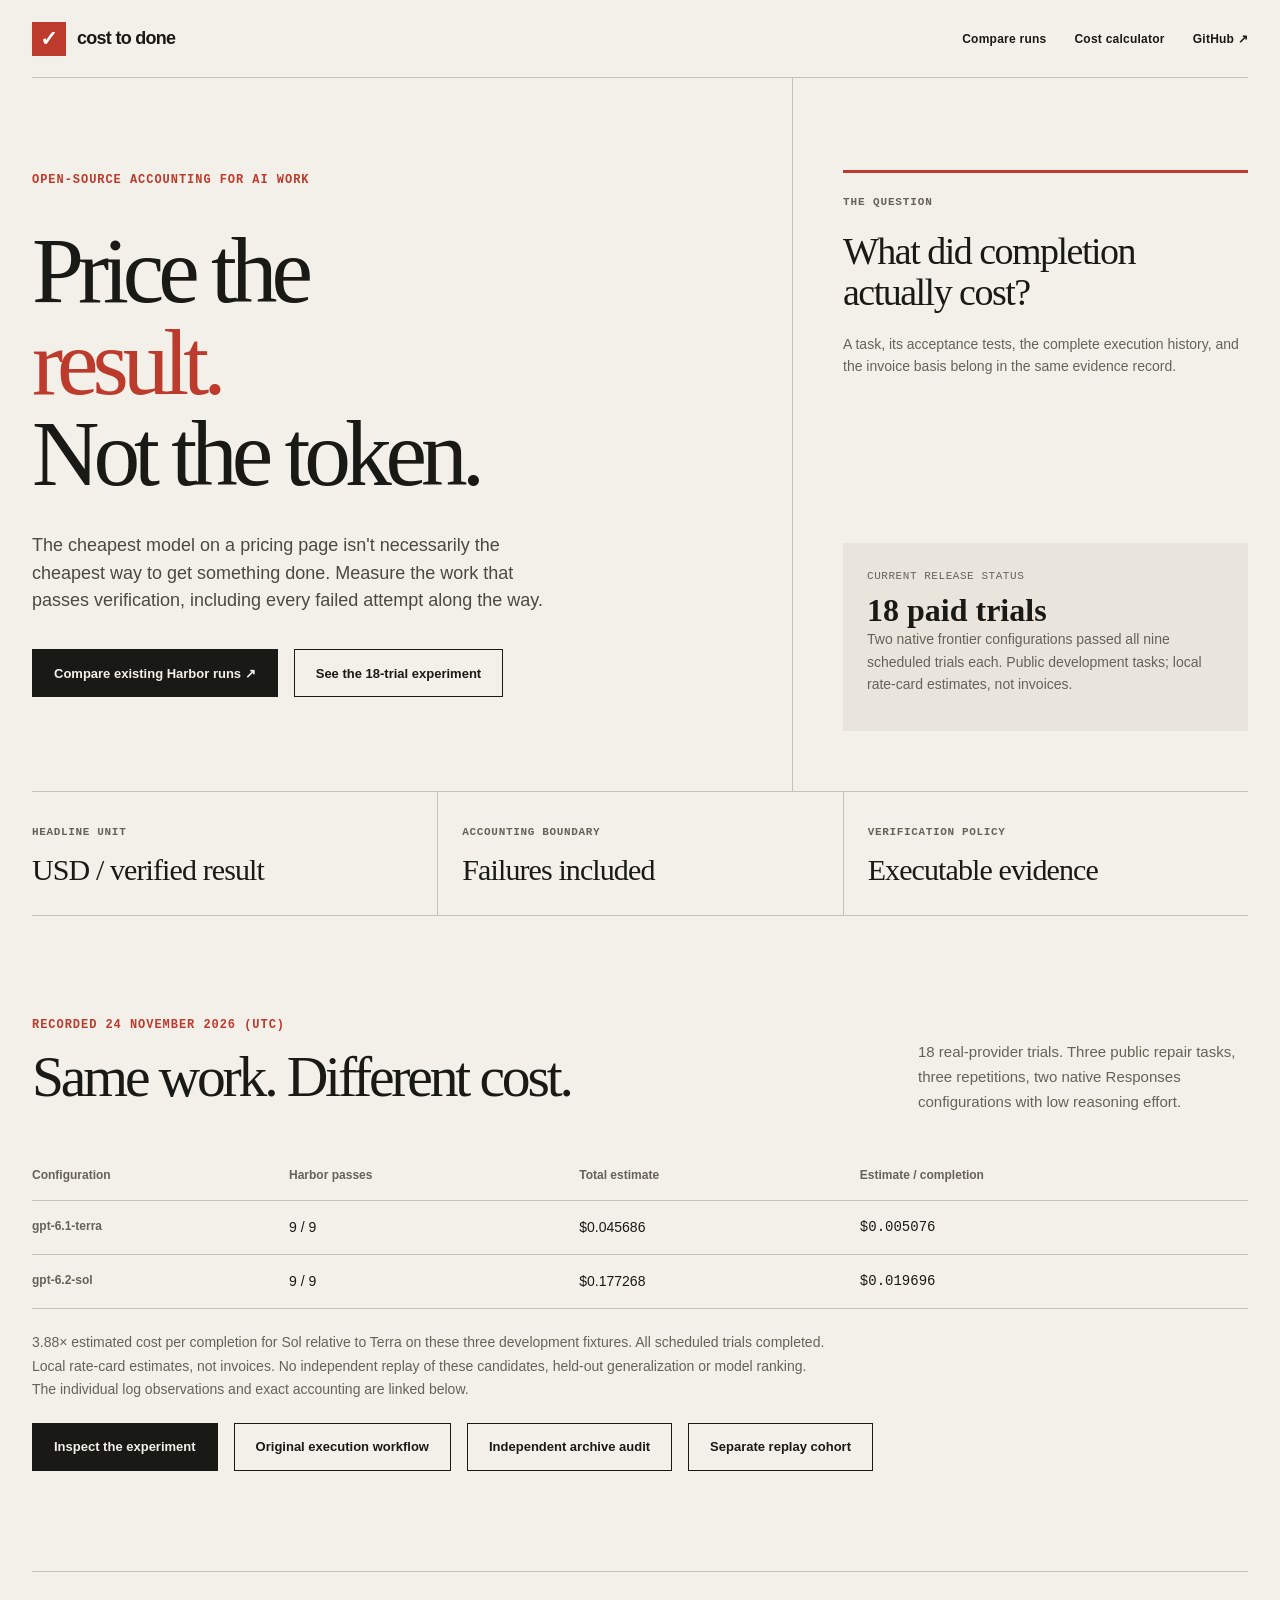
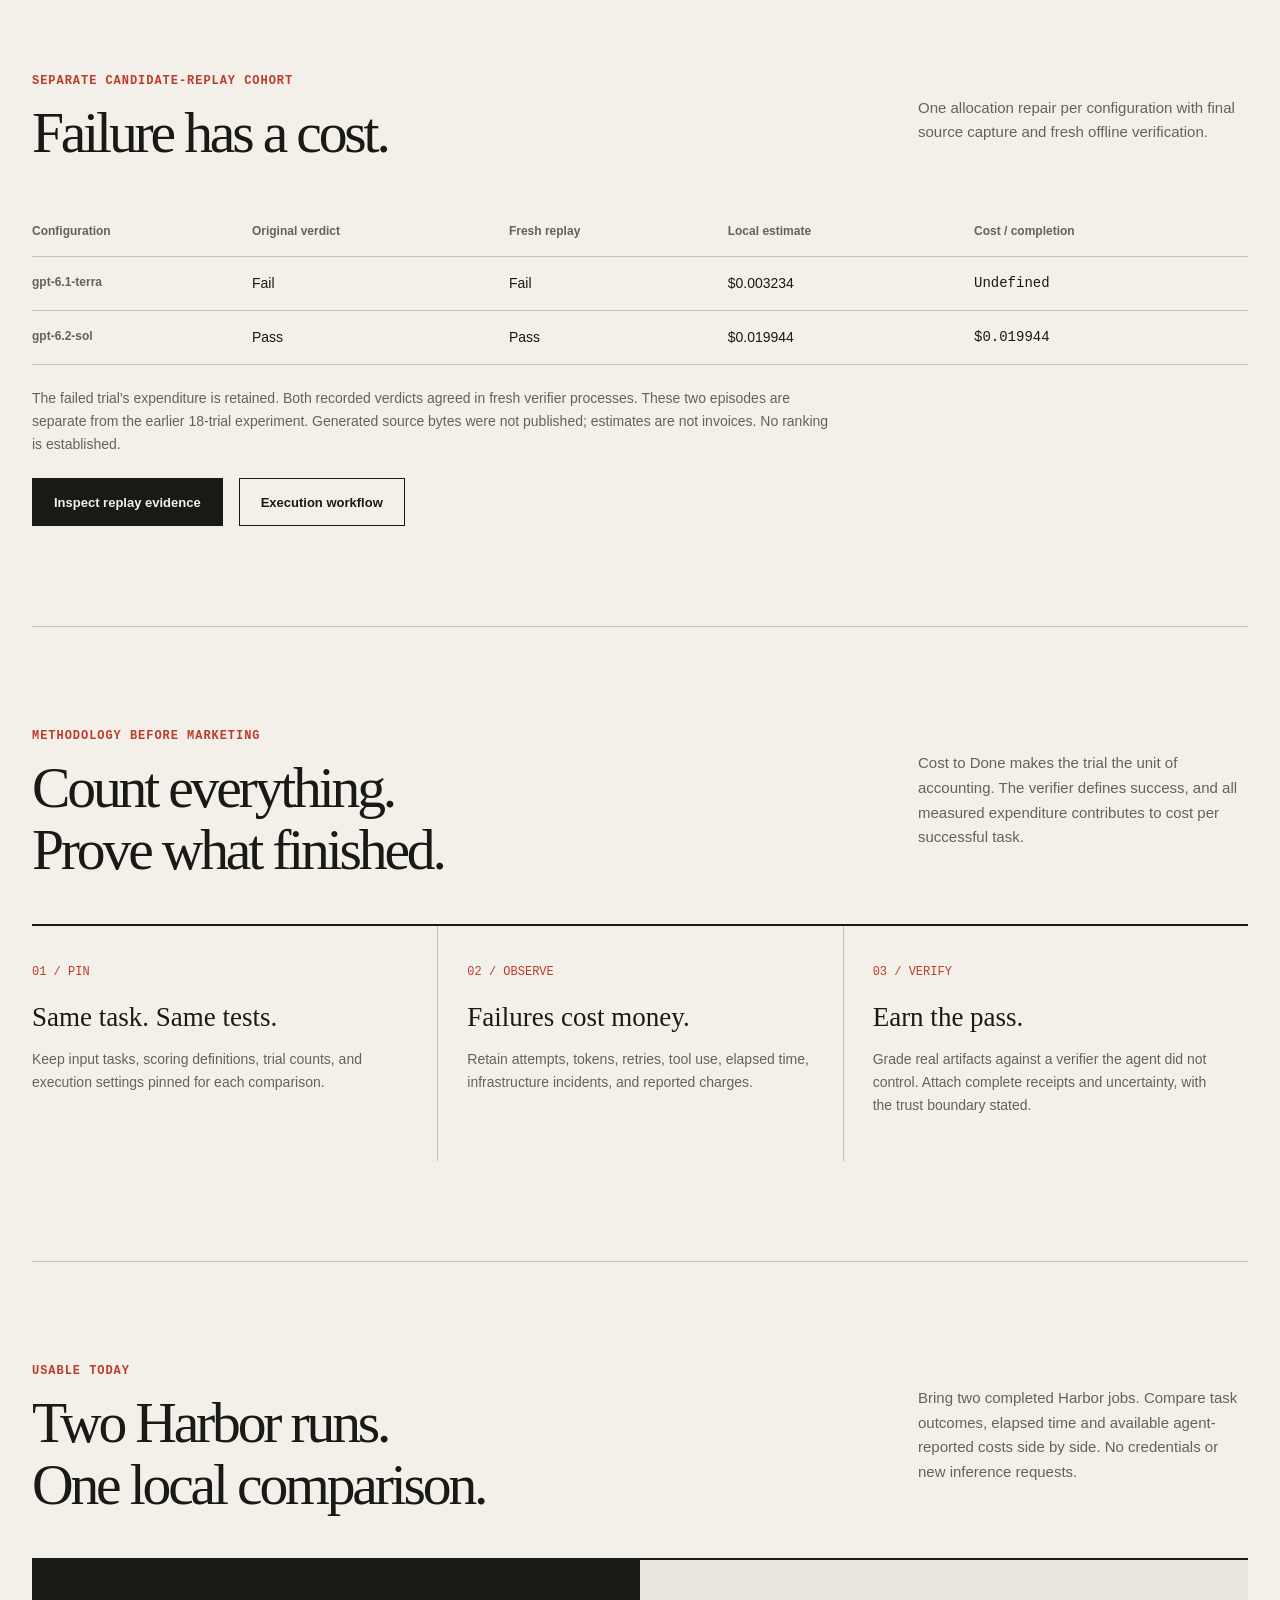
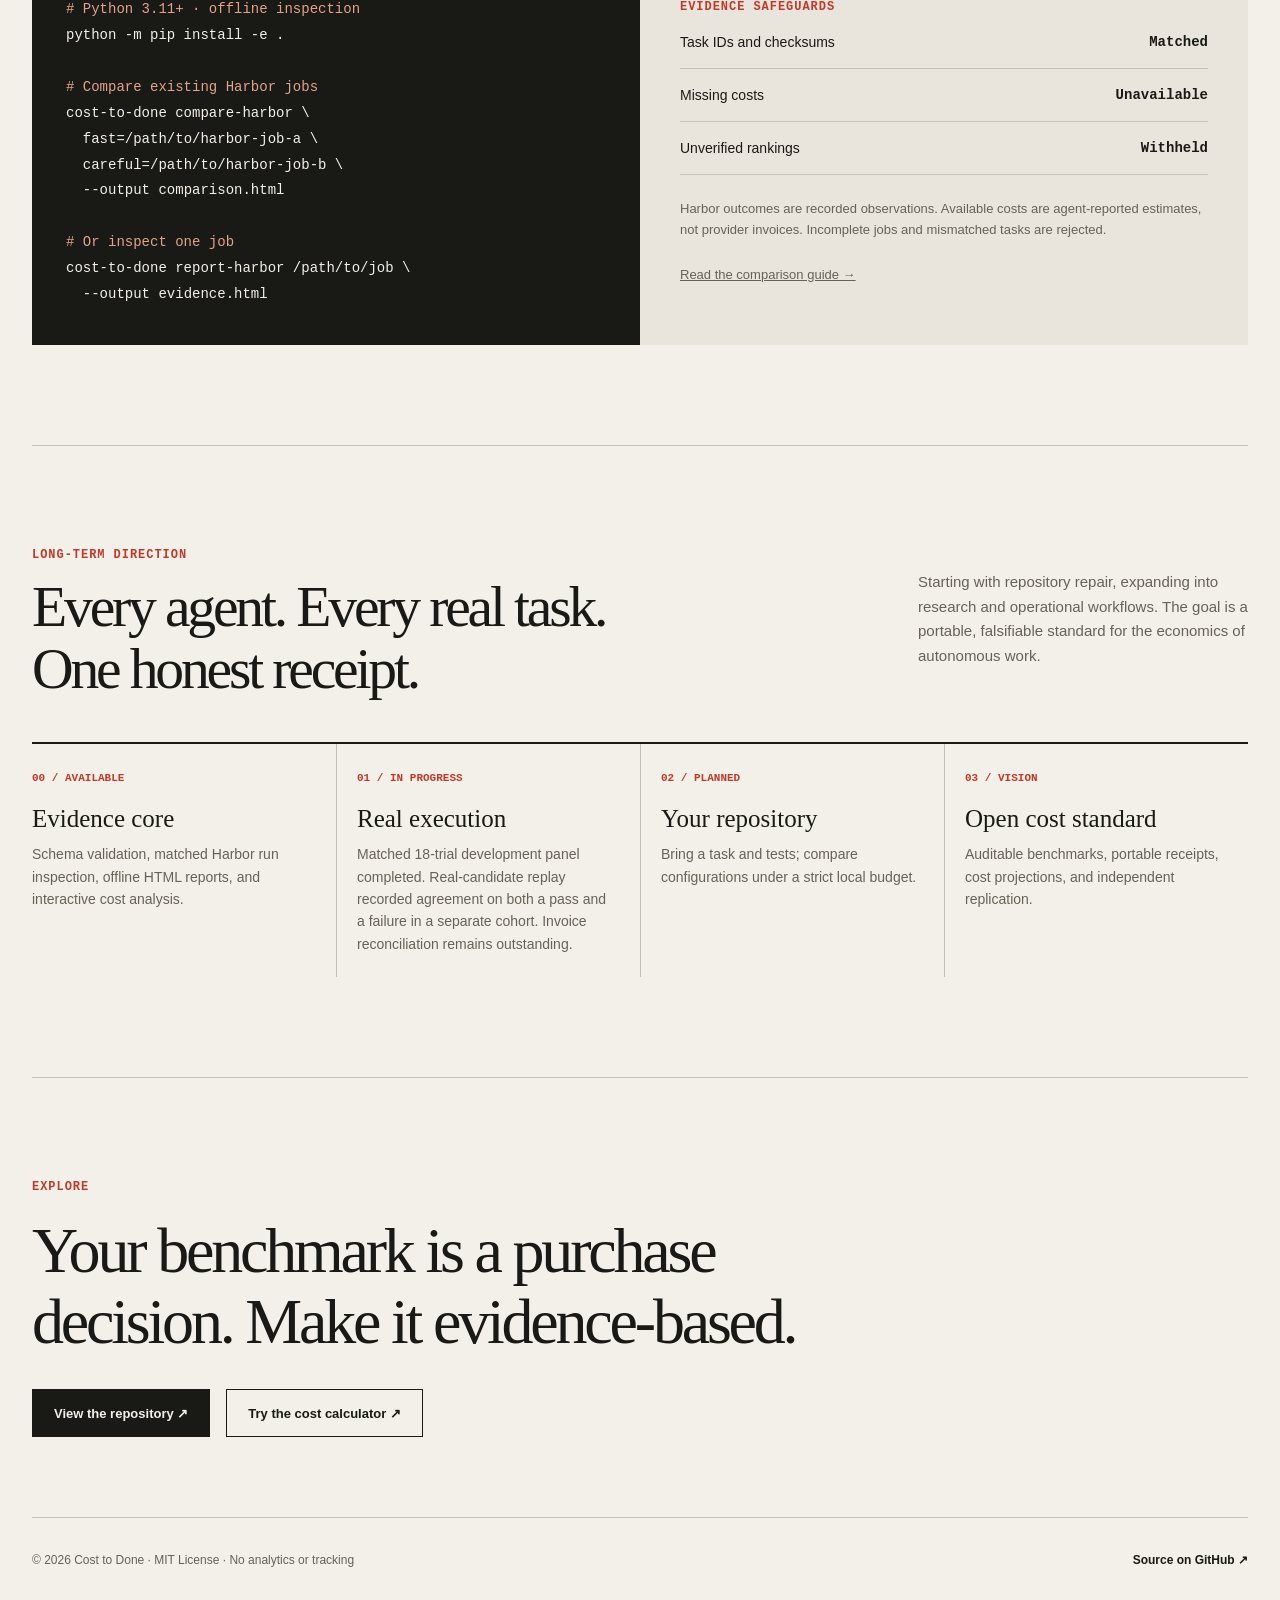
==== docs/index.html @ c5f511b9 "Preserve both real replay verdicts and audit their original archives" ====
<!doctype html>
<html lang="en">
<head>
<meta charset="utf-8"><meta name="viewport" content="width=device-width, initial-scale=1">
<meta name="theme-color" content="#f3f0e9">
<meta name="description" content="Cost to Done is an open-source effort to measure the real cost of verified AI work. Count retries, tool calls, failures and successful outcomes.">
<title>Cost to Done — Price the result, not the token.</title>
<style>
:root{--paper:#f3f0e9;--ink:#191915;--muted:#666258;--line:#c6c0b6;--accent:#bd3b2d;--panel:#eae5dc}
*{box-sizing:border-box}html{scroll-behavior:smooth}body{margin:0;background:var(--paper);color:var(--ink);font-family:Arial,Helvetica,sans-serif;-webkit-font-smoothing:antialiased}
a{color:inherit}a:focus-visible{outline:3px solid var(--accent);outline-offset:4px}.wrap{width:min(1240px,calc(100% - 64px));margin:auto}
nav{height:78px;border-bottom:1px solid var(--line);display:flex;align-items:center;justify-content:space-between;gap:20px}
.brand{display:flex;align-items:center;gap:11px;font-weight:800;letter-spacing:-.04em;text-decoration:none;font-size:18px}.brand i{font-size:21px;background:var(--accent);font-style:normal;color:#fff;width:34px;height:34px;display:grid;place-items:center}
.links{display:flex;gap:28px;align-items:center}.links a{font-size:12px;font-weight:bold;letter-spacing:.02em;text-decoration:none}.links a:hover{text-decoration:underline}
.hero{display:grid;grid-template-columns:1.25fr .75fr;border-bottom:1px solid var(--line);min-height:610px}
.intro{padding:93px 80px 94px 0}.eyebrow{font:700 12px/1.5 ui-monospace,SFMono-Regular,Consolas,monospace;letter-spacing:.08em;color:var(--accent);text-transform:uppercase}
h1,h2,h3,p{margin-top:0}h1{font-family:Georgia,'Times New Roman',serif;font-size:clamp(64px,7.3vw,113px);line-height:.98;letter-spacing:-.065em;font-weight:400;margin:36px 0 32px}
h1 em{font-style:normal;color:var(--accent)}.lead{max-width:530px;font-size:18px;line-height:1.55;color:#4c4942;margin-bottom:34px}
.actions{display:flex;align-items:center;gap:16px;flex-wrap:wrap}.action{padding:15px 21px;border:1px solid var(--ink);font-size:13px;font-weight:bold;text-decoration:none;display:inline-flex;align-items:center;justify-content:center;min-height:48px}.action.primary{background:var(--ink);color:var(--paper)}.action:hover{background:var(--accent);border-color:var(--accent);color:white}
.sheet{border-left:1px solid var(--line);padding:92px 0 60px 50px;display:flex;flex-direction:column;justify-content:space-between}
.sheet header{border-top:3px solid var(--accent);padding-top:18px}.sheet small{font:700 11px/1.5 ui-monospace,Consolas,monospace;letter-spacing:.08em;color:var(--muted)}.sheet h2{font:400 38px/1.08 Georgia,serif;letter-spacing:-.04em;margin:20px 0}.sheet p{font-size:14px;line-height:1.6;color:var(--muted)}
.stamp{background:var(--panel);padding:22px 24px;align-self:stretch}.stamp strong{display:block;font:700 32px/1.1 Georgia,serif;margin-top:9px}.stamp span{font:11px/1.4 ui-monospace,Consolas,monospace;letter-spacing:.05em;color:var(--muted)}
.pilot-table{width:100%;border-collapse:collapse;font-size:14px;line-height:1.5;text-align:left}.pilot-table th,.pilot-table td{border-bottom:1px solid var(--line);padding:16px 12px;vertical-align:top}.pilot-table th:first-child,.pilot-table td:first-child{padding-left:0}.pilot-table th{font-size:12px;color:var(--muted)}.pilot-table td:last-child{font-family:ui-monospace,Consolas,monospace;white-space:nowrap}.pilot-scroll{overflow-x:auto}.pilot-note{font-size:14px;line-height:1.65;color:var(--muted);max-width:800px;margin:22px 0}.metrics{display:grid;grid-template-columns:repeat(3,1fr);border-bottom:1px solid var(--line)}.metric{padding:29px 20px 28px 0}.metric+.metric{padding-left:24px;border-left:1px solid var(--line)}.metric span{font:700 11px/1.4 ui-monospace,Consolas,monospace;text-transform:uppercase;letter-spacing:.06em;color:var(--muted)}.metric strong{display:block;font:400 30px/1.15 Georgia,serif;letter-spacing:-.03em;margin-top:12px}
.section{padding:100px 0;border-bottom:1px solid var(--line)}.section-top{display:flex;align-items:flex-start;justify-content:space-between;gap:48px}.section-top h2{font:400 clamp(40px,4.5vw,63px)/1.08 Georgia,serif;letter-spacing:-.055em;max-width:690px;margin:12px 0 42px}.section-top>p{max-width:330px;color:var(--muted);font-size:15px;line-height:1.65;margin-top:24px}
.triptych{display:grid;grid-template-columns:repeat(3,1fr);border-top:2px solid var(--ink)}.tile{padding:35px 30px 30px 0}.tile+.tile{padding-left:29px;border-left:1px solid var(--line)}.count{font:12px ui-monospace,Consolas,monospace;color:var(--accent)}.tile h3{font:400 27px Georgia,serif;margin:23px 0 15px}.tile p{font-size:14px;line-height:1.65;color:var(--muted)}
.example{display:grid;grid-template-columns:1fr 1fr;border-top:2px solid var(--ink)}.code{background:var(--ink);color:var(--paper);padding:37px 34px;overflow:auto}.code span{color:#e2a38d}.code pre{font:14px/1.85 ui-monospace,Consolas,monospace;white-space:pre-wrap;margin:0}.panel{background:var(--panel);padding:38px 40px}.panel .rule{display:flex;justify-content:space-between;gap:18px;border-bottom:1px solid var(--line);padding:18px 0;font-size:14px}.panel .rule strong{font-family:ui-monospace,Consolas,monospace}.panel p{margin:24px 0 0;line-height:1.6;font-size:13px;color:var(--muted)}
.roadmap{display:grid;grid-template-columns:repeat(4,1fr);gap:0;border-top:2px solid var(--ink)}.phase{padding:23px 24px 8px 0}.phase+.phase{padding-left:20px;border-left:1px solid var(--line)}.phase small{font:700 11px ui-monospace,Consolas,monospace;color:var(--accent)}.phase h3{font:400 25px Georgia,serif;margin:20px 0 10px}.phase p{font-size:14px;line-height:1.6;color:var(--muted)}
footer{padding:35px 0 60px;display:flex;align-items:center;justify-content:space-between;gap:20px;font-size:12px;color:var(--muted)}footer a{text-decoration:none;font-weight:bold;color:var(--ink)}
@media(max-width:850px){.wrap{width:min(100% - 38px,1240px)}nav{height:68px}.links{gap:14px}.links a{font-size:11px}.hero{grid-template-columns:1fr}.intro{padding:70px 0}.sheet{border-left:0;border-top:1px solid var(--line);padding:35px 0;gap:26px}.metrics{grid-template-columns:1fr 1fr 1fr}.metric strong{font-size:24px}.section{padding:75px 0}.section-top{display:block}.section-top>p{margin:0 0 30px}.triptych,.roadmap{grid-template-columns:1fr 1fr}.tile:nth-child(3){border-left:0;padding-left:0;border-top:1px solid var(--line)}.example{grid-template-columns:1fr}}
@media(max-width:510px){.links a:first-child{display:none}.brand{font-size:15px}.metric strong{font-size:20px}.metrics{grid-template-columns:1fr}.metric+.metric{border-left:0;border-top:1px solid var(--line);padding-left:0}.triptych,.roadmap{grid-template-columns:1fr}.tile,.tile+.tile,.phase,.phase+.phase{border-left:0;padding-left:0;border-top:1px solid var(--line)}.section-top h2{font-size:43px}.panel{padding:22px}.code{padding:26px}}
@media(prefers-reduced-motion:reduce){html{scroll-behavior:auto}}
</style>
</head>
<body>
<div class="wrap">
<nav><a class="brand" href="./"><i>✓</i> cost to done</a><div class="links"><a href="#use">Compare runs</a><a href="calculator.html">Cost calculator</a><a href="https://github.com/fraware/cost-to-done">GitHub ↗</a></div></nav>
<main>
<section class="hero"><div class="intro"><div class="eyebrow">Open-source accounting for AI work</div><h1>Price the<br><em>result.</em><br>Not the token.</h1><p class="lead">The cheapest model on a pricing page isn't necessarily the cheapest way to get something done. Measure the work that passes verification, including every failed attempt along the way.</p><div class="actions"><a class="action primary" href="#use">Compare existing Harbor runs ↗</a><a class="action" href="#pilot">See the 18-trial experiment</a></div></div><aside class="sheet"><header><small>THE QUESTION</small><h2>What did completion actually cost?</h2><p>A task, its acceptance tests, the complete execution history, and the invoice basis belong in the same evidence record.</p></header><div class="stamp"><span>CURRENT RELEASE STATUS</span><strong>18 paid trials</strong><p>Two native frontier configurations passed all nine scheduled trials each. Public development tasks; local rate-card estimates, not invoices.</p></div></aside></section>
<div class="metrics"><div class="metric"><span>Headline unit</span><strong>USD / verified result</strong></div><div class="metric"><span>Accounting boundary</span><strong>Failures included</strong></div><div class="metric"><span>Verification policy</span><strong>Executable evidence</strong></div></div>
<section class="section" id="pilot"><div class="section-top"><div><div class="eyebrow">Recorded 24 November 2026 (UTC)</div><h2>Same work. Different cost.</h2></div><p>18 real-provider trials. Three public repair tasks, three repetitions, two native Responses configurations with low reasoning effort.</p></div><div class="pilot-scroll" role="region" aria-label="Matched development-panel observations" tabindex="0"><table class="pilot-table"><thead><tr><th scope="col">Configuration</th><th scope="col">Harbor passes</th><th scope="col">Total estimate</th><th scope="col">Estimate / completion</th></tr></thead><tbody><tr><th scope="row">gpt-6.1-terra</th><td>9 / 9</td><td>$0.045686</td><td>$0.005076</td></tr><tr><th scope="row">gpt-6.2-sol</th><td>9 / 9</td><td>$0.177268</td><td>$0.019696</td></tr></tbody></table></div><p class="pilot-note">3.88× estimated cost per completion for Sol relative to Terra on these three development fixtures. All scheduled trials completed. Local rate-card estimates, not invoices. No independent replay of these candidates, held-out generalization or model ranking. The individual log observations and exact accounting are linked below.</p><div class="actions"><a class="action primary" href="https://github.com/fraware/cost-to-done/blob/main/docs/development-panel-observations.md">Inspect the experiment</a><a class="action" href="https://github.com/fraware/cost-to-done/actions/runs/45317198614">Original execution workflow</a><a class="action" href="https://github.com/fraware/cost-to-done/actions/runs/45320390734">Independent archive audit</a><a class="action" href="https://github.com/fraware/cost-to-done/blob/main/docs/real-candidate-replay-observations.md">Separate replay cohort</a></div></section>
<section class="section" id="replay"><div class="section-top"><div><div class="eyebrow">Separate candidate-replay cohort</div><h2>Failure has a cost.</h2></div><p>One allocation repair per configuration with final source capture and fresh offline verification.</p></div><div class="pilot-scroll" role="region" aria-label="Real candidate replay observations" tabindex="0"><table class="pilot-table"><thead><tr><th scope="col">Configuration</th><th scope="col">Original verdict</th><th scope="col">Fresh replay</th><th scope="col">Local estimate</th><th scope="col">Cost / completion</th></tr></thead><tbody><tr><th scope="row">gpt-6.1-terra</th><td>Fail</td><td>Fail</td><td>$0.003234</td><td>Undefined</td></tr><tr><th scope="row">gpt-6.2-sol</th><td>Pass</td><td>Pass</td><td>$0.019944</td><td>$0.019944</td></tr></tbody></table></div><p class="pilot-note">The failed trial's expenditure is retained. Both recorded verdicts agreed in fresh verifier processes. These two episodes are separate from the earlier 18-trial experiment. Generated source bytes were not published; estimates are not invoices. No ranking is established.</p><div class="actions"><a class="action primary" href="https://github.com/fraware/cost-to-done/blob/main/docs/real-candidate-replay-observations.md">Inspect replay evidence</a><a class="action" href="https://github.com/fraware/cost-to-done/actions/runs/45320220501">Execution workflow</a></div></section><section class="section" id="method"><div class="section-top"><div><div class="eyebrow">Methodology before marketing</div><h2>Count everything.<br>Prove what finished.</h2></div><p>Cost to Done makes the trial the unit of accounting. The verifier defines success, and all measured expenditure contributes to cost per successful task.</p></div><div class="triptych"><div class="tile"><span class="count">01 / PIN</span><h3>Same task. Same tests.</h3><p>Keep input tasks, scoring definitions, trial counts, and execution settings pinned for each comparison.</p></div><div class="tile"><span class="count">02 / OBSERVE</span><h3>Failures cost money.</h3><p>Retain attempts, tokens, retries, tool use, elapsed time, infrastructure incidents, and reported charges.</p></div><div class="tile"><span class="count">03 / VERIFY</span><h3>Earn the pass.</h3><p>Grade real artifacts against a verifier the agent did not control. Attach complete receipts and uncertainty, with the trust boundary stated.</p></div></div></section>
<section class="section" id="use"><div class="section-top"><div><div class="eyebrow">Usable today</div><h2>Two Harbor runs.<br>One local comparison.</h2></div><p>Bring two completed Harbor jobs. Compare task outcomes, elapsed time and available agent-reported costs side by side. No credentials or new inference requests.</p></div><div class="example"><div class="code"><pre><span># Python 3.11+ · offline inspection</span>
python -m pip install -e .

<span># Compare existing Harbor jobs</span>
cost-to-done compare-harbor \
  fast=/path/to/harbor-job-a \
  careful=/path/to/harbor-job-b \
  --output comparison.html

<span># Or inspect one job</span>
cost-to-done report-harbor /path/to/job \
  --output evidence.html
</pre></div><div class="panel"><div class="eyebrow">Evidence safeguards</div><div class="rule"><span>Task IDs and checksums</span><strong>Matched</strong></div><div class="rule"><span>Missing costs</span><strong>Unavailable</strong></div><div class="rule"><span>Unverified rankings</span><strong>Withheld</strong></div><p>Harbor outcomes are recorded observations. Available costs are agent-reported estimates, not provider invoices. Incomplete jobs and mismatched tasks are rejected.</p><p><a href="https://github.com/fraware/cost-to-done/blob/main/docs/compare-harbor.md">Read the comparison guide →</a></p></div></div></section>
<section class="section"><div class="section-top"><div><div class="eyebrow">Long-term direction</div><h2>Every agent. Every real task.<br>One honest receipt.</h2></div><p>Starting with repository repair, expanding into research and operational workflows. The goal is a portable, falsifiable standard for the economics of autonomous work.</p></div><div class="roadmap"><div class="phase"><small>00 / AVAILABLE</small><h3>Evidence core</h3><p>Schema validation, matched Harbor run inspection, offline HTML reports, and interactive cost analysis.</p></div><div class="phase"><small>01 / IN PROGRESS</small><h3>Real execution</h3><p>Matched 18-trial development panel completed. Real-candidate replay recorded agreement on both a pass and a failure in a separate cohort. Invoice reconciliation remains outstanding.</p></div><div class="phase"><small>02 / PLANNED</small><h3>Your repository</h3><p>Bring a task and tests; compare configurations under a strict local budget.</p></div><div class="phase"><small>03 / VISION</small><h3>Open cost standard</h3><p>Auditable benchmarks, portable receipts, cost projections, and independent replication.</p></div></div></section>
<section class="section" style="padding-bottom:80px"><div class="eyebrow">Explore</div><h2 style="font:400 clamp(42px,5vw,70px)/1.1 Georgia,serif;letter-spacing:-.05em;max-width:850px;margin:20px 0 32px">Your benchmark is a purchase decision. Make it evidence-based.</h2><div class="actions"><a class="action primary" href="https://github.com/fraware/cost-to-done">View the repository ↗</a><a class="action" href="calculator.html">Try the cost calculator ↗</a></div></section>
</main><footer><span>© 2026 Cost to Done · MIT License · No analytics or tracking</span><span><a href="https://github.com/fraware/cost-to-done">Source on GitHub ↗</a></span></footer></div>
</body></html>
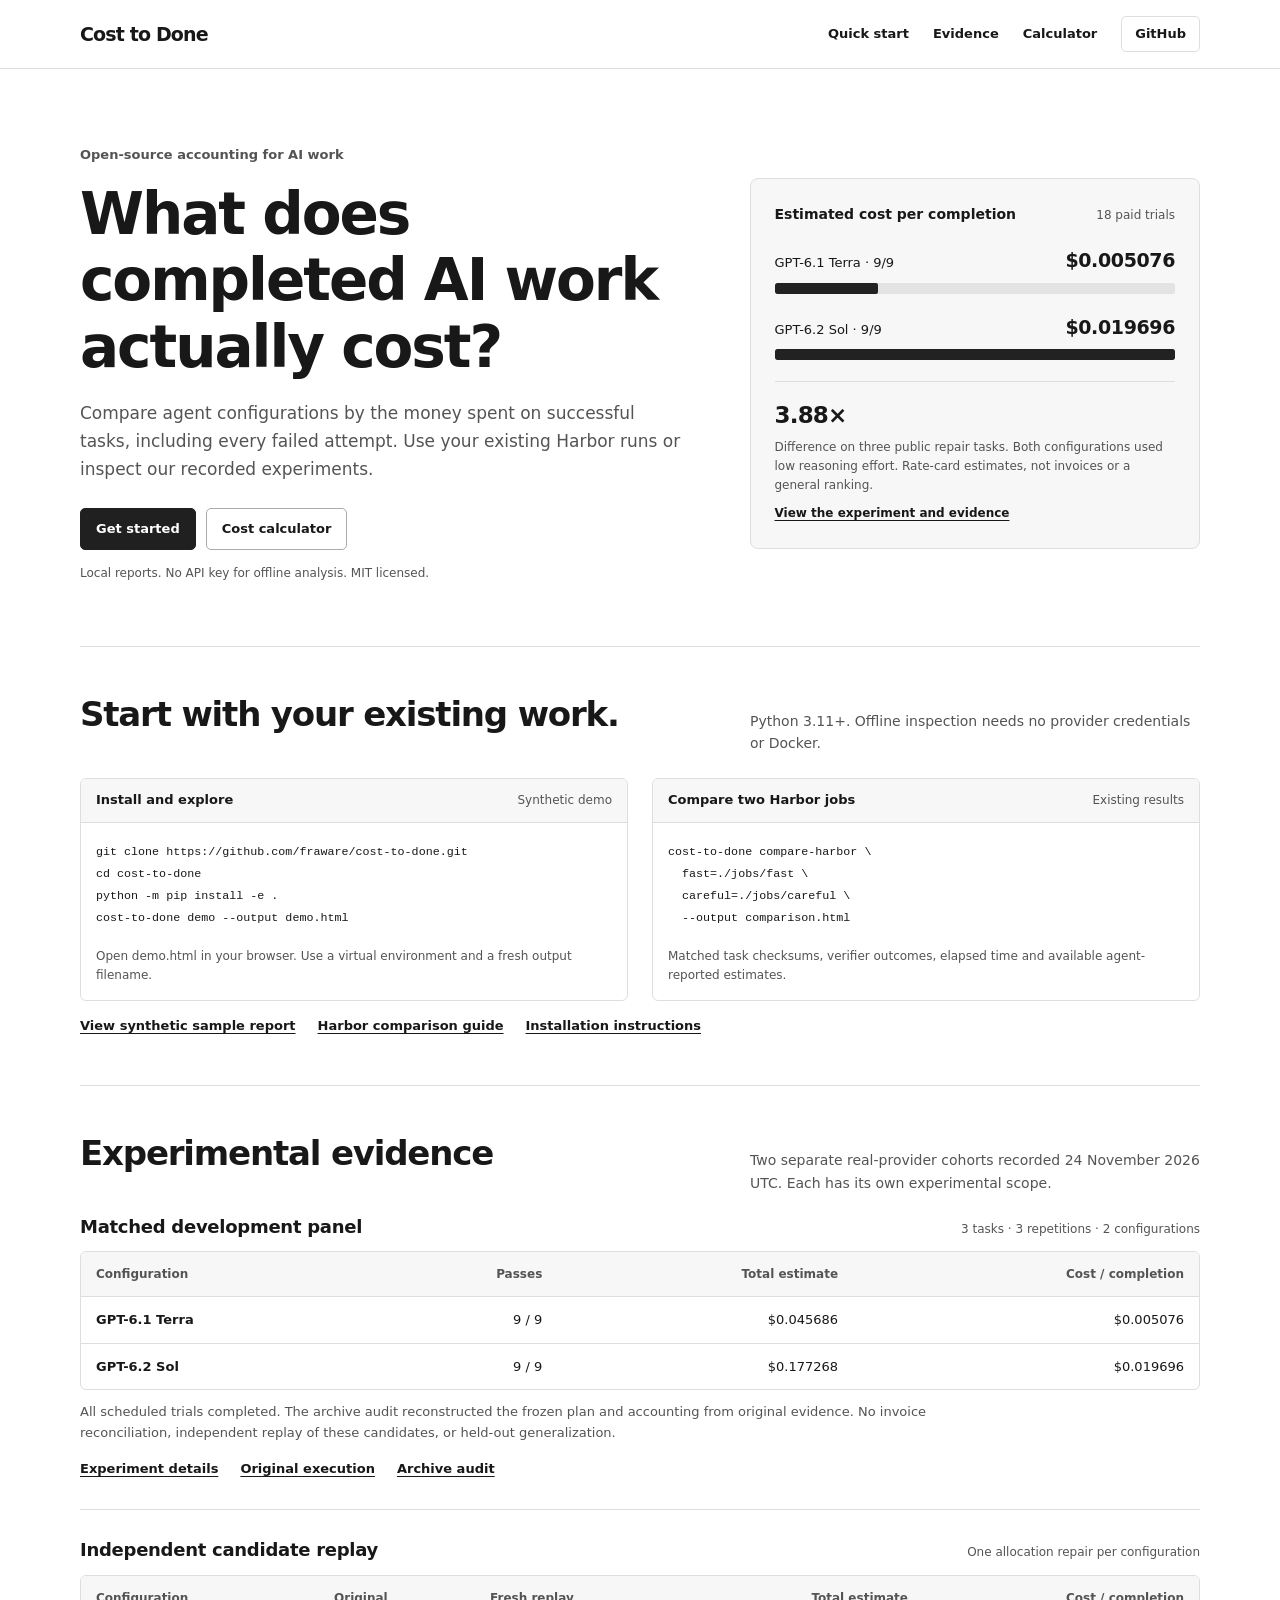
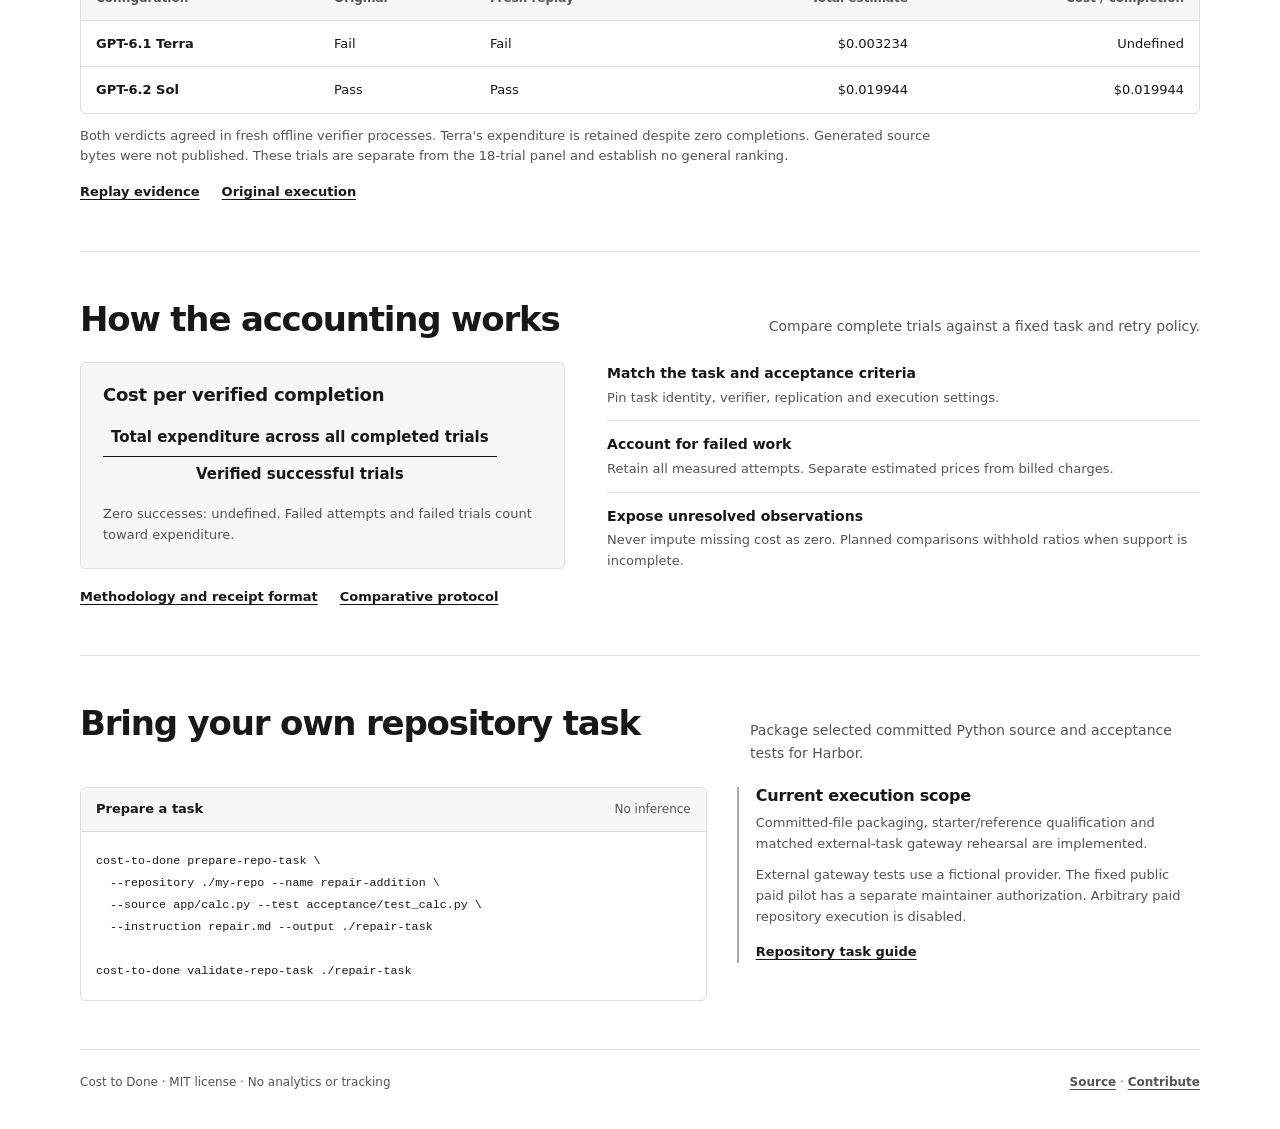
==== commit ccf654e0: "Redesign public site with neutral typography and evidence-first product layout" ====
--- a/docs/index.html
+++ b/docs/index.html
@@ -1,58 +1,93 @@
 <!doctype html>
 <html lang="en">
 <head>
-<meta charset="utf-8"><meta name="viewport" content="width=device-width, initial-scale=1">
-<meta name="theme-color" content="#f3f0e9">
-<meta name="description" content="Cost to Done is an open-source effort to measure the real cost of verified AI work. Count retries, tool calls, failures and successful outcomes.">
-<title>Cost to Done — Price the result, not the token.</title>
-<style>
-:root{--paper:#f3f0e9;--ink:#191915;--muted:#666258;--line:#c6c0b6;--accent:#bd3b2d;--panel:#eae5dc}
-*{box-sizing:border-box}html{scroll-behavior:smooth}body{margin:0;background:var(--paper);color:var(--ink);font-family:Arial,Helvetica,sans-serif;-webkit-font-smoothing:antialiased}
-a{color:inherit}a:focus-visible{outline:3px solid var(--accent);outline-offset:4px}.wrap{width:min(1240px,calc(100% - 64px));margin:auto}
-nav{height:78px;border-bottom:1px solid var(--line);display:flex;align-items:center;justify-content:space-between;gap:20px}
-.brand{display:flex;align-items:center;gap:11px;font-weight:800;letter-spacing:-.04em;text-decoration:none;font-size:18px}.brand i{font-size:21px;background:var(--accent);font-style:normal;color:#fff;width:34px;height:34px;display:grid;place-items:center}
-.links{display:flex;gap:28px;align-items:center}.links a{font-size:12px;font-weight:bold;letter-spacing:.02em;text-decoration:none}.links a:hover{text-decoration:underline}
-.hero{display:grid;grid-template-columns:1.25fr .75fr;border-bottom:1px solid var(--line);min-height:610px}
-.intro{padding:93px 80px 94px 0}.eyebrow{font:700 12px/1.5 ui-monospace,SFMono-Regular,Consolas,monospace;letter-spacing:.08em;color:var(--accent);text-transform:uppercase}
-h1,h2,h3,p{margin-top:0}h1{font-family:Georgia,'Times New Roman',serif;font-size:clamp(64px,7.3vw,113px);line-height:.98;letter-spacing:-.065em;font-weight:400;margin:36px 0 32px}
-h1 em{font-style:normal;color:var(--accent)}.lead{max-width:530px;font-size:18px;line-height:1.55;color:#4c4942;margin-bottom:34px}
-.actions{display:flex;align-items:center;gap:16px;flex-wrap:wrap}.action{padding:15px 21px;border:1px solid var(--ink);font-size:13px;font-weight:bold;text-decoration:none;display:inline-flex;align-items:center;justify-content:center;min-height:48px}.action.primary{background:var(--ink);color:var(--paper)}.action:hover{background:var(--accent);border-color:var(--accent);color:white}
-.sheet{border-left:1px solid var(--line);padding:92px 0 60px 50px;display:flex;flex-direction:column;justify-content:space-between}
-.sheet header{border-top:3px solid var(--accent);padding-top:18px}.sheet small{font:700 11px/1.5 ui-monospace,Consolas,monospace;letter-spacing:.08em;color:var(--muted)}.sheet h2{font:400 38px/1.08 Georgia,serif;letter-spacing:-.04em;margin:20px 0}.sheet p{font-size:14px;line-height:1.6;color:var(--muted)}
-.stamp{background:var(--panel);padding:22px 24px;align-self:stretch}.stamp strong{display:block;font:700 32px/1.1 Georgia,serif;margin-top:9px}.stamp span{font:11px/1.4 ui-monospace,Consolas,monospace;letter-spacing:.05em;color:var(--muted)}
-.pilot-table{width:100%;border-collapse:collapse;font-size:14px;line-height:1.5;text-align:left}.pilot-table th,.pilot-table td{border-bottom:1px solid var(--line);padding:16px 12px;vertical-align:top}.pilot-table th:first-child,.pilot-table td:first-child{padding-left:0}.pilot-table th{font-size:12px;color:var(--muted)}.pilot-table td:last-child{font-family:ui-monospace,Consolas,monospace;white-space:nowrap}.pilot-scroll{overflow-x:auto}.pilot-note{font-size:14px;line-height:1.65;color:var(--muted);max-width:800px;margin:22px 0}.metrics{display:grid;grid-template-columns:repeat(3,1fr);border-bottom:1px solid var(--line)}.metric{padding:29px 20px 28px 0}.metric+.metric{padding-left:24px;border-left:1px solid var(--line)}.metric span{font:700 11px/1.4 ui-monospace,Consolas,monospace;text-transform:uppercase;letter-spacing:.06em;color:var(--muted)}.metric strong{display:block;font:400 30px/1.15 Georgia,serif;letter-spacing:-.03em;margin-top:12px}
-.section{padding:100px 0;border-bottom:1px solid var(--line)}.section-top{display:flex;align-items:flex-start;justify-content:space-between;gap:48px}.section-top h2{font:400 clamp(40px,4.5vw,63px)/1.08 Georgia,serif;letter-spacing:-.055em;max-width:690px;margin:12px 0 42px}.section-top>p{max-width:330px;color:var(--muted);font-size:15px;line-height:1.65;margin-top:24px}
-.triptych{display:grid;grid-template-columns:repeat(3,1fr);border-top:2px solid var(--ink)}.tile{padding:35px 30px 30px 0}.tile+.tile{padding-left:29px;border-left:1px solid var(--line)}.count{font:12px ui-monospace,Consolas,monospace;color:var(--accent)}.tile h3{font:400 27px Georgia,serif;margin:23px 0 15px}.tile p{font-size:14px;line-height:1.65;color:var(--muted)}
-.example{display:grid;grid-template-columns:1fr 1fr;border-top:2px solid var(--ink)}.code{background:var(--ink);color:var(--paper);padding:37px 34px;overflow:auto}.code span{color:#e2a38d}.code pre{font:14px/1.85 ui-monospace,Consolas,monospace;white-space:pre-wrap;margin:0}.panel{background:var(--panel);padding:38px 40px}.panel .rule{display:flex;justify-content:space-between;gap:18px;border-bottom:1px solid var(--line);padding:18px 0;font-size:14px}.panel .rule strong{font-family:ui-monospace,Consolas,monospace}.panel p{margin:24px 0 0;line-height:1.6;font-size:13px;color:var(--muted)}
-.roadmap{display:grid;grid-template-columns:repeat(4,1fr);gap:0;border-top:2px solid var(--ink)}.phase{padding:23px 24px 8px 0}.phase+.phase{padding-left:20px;border-left:1px solid var(--line)}.phase small{font:700 11px ui-monospace,Consolas,monospace;color:var(--accent)}.phase h3{font:400 25px Georgia,serif;margin:20px 0 10px}.phase p{font-size:14px;line-height:1.6;color:var(--muted)}
-footer{padding:35px 0 60px;display:flex;align-items:center;justify-content:space-between;gap:20px;font-size:12px;color:var(--muted)}footer a{text-decoration:none;font-weight:bold;color:var(--ink)}
-@media(max-width:850px){.wrap{width:min(100% - 38px,1240px)}nav{height:68px}.links{gap:14px}.links a{font-size:11px}.hero{grid-template-columns:1fr}.intro{padding:70px 0}.sheet{border-left:0;border-top:1px solid var(--line);padding:35px 0;gap:26px}.metrics{grid-template-columns:1fr 1fr 1fr}.metric strong{font-size:24px}.section{padding:75px 0}.section-top{display:block}.section-top>p{margin:0 0 30px}.triptych,.roadmap{grid-template-columns:1fr 1fr}.tile:nth-child(3){border-left:0;padding-left:0;border-top:1px solid var(--line)}.example{grid-template-columns:1fr}}
-@media(max-width:510px){.links a:first-child{display:none}.brand{font-size:15px}.metric strong{font-size:20px}.metrics{grid-template-columns:1fr}.metric+.metric{border-left:0;border-top:1px solid var(--line);padding-left:0}.triptych,.roadmap{grid-template-columns:1fr}.tile,.tile+.tile,.phase,.phase+.phase{border-left:0;padding-left:0;border-top:1px solid var(--line)}.section-top h2{font-size:43px}.panel{padding:22px}.code{padding:26px}}
-@media(prefers-reduced-motion:reduce){html{scroll-behavior:auto}}
-</style>
+<meta charset="utf-8">
+<meta name="viewport" content="width=device-width, initial-scale=1">
+<meta name="theme-color" content="#ffffff">
+<meta name="description" content="Compare the cost of completed AI work. Open-source trial accounting, local reports and reproducible coding-agent experiments.">
+<title>Cost to Done — Measure the cost of completed AI work</title>
+<link rel="stylesheet" href="site.css">
 </head>
 <body>
-<div class="wrap">
-<nav><a class="brand" href="./"><i>✓</i> cost to done</a><div class="links"><a href="#use">Compare runs</a><a href="calculator.html">Cost calculator</a><a href="https://github.com/fraware/cost-to-done">GitHub ↗</a></div></nav>
-<main>
-<section class="hero"><div class="intro"><div class="eyebrow">Open-source accounting for AI work</div><h1>Price the<br><em>result.</em><br>Not the token.</h1><p class="lead">The cheapest model on a pricing page isn't necessarily the cheapest way to get something done. Measure the work that passes verification, including every failed attempt along the way.</p><div class="actions"><a class="action primary" href="#use">Compare existing Harbor runs ↗</a><a class="action" href="#pilot">See the 18-trial experiment</a></div></div><aside class="sheet"><header><small>THE QUESTION</small><h2>What did completion actually cost?</h2><p>A task, its acceptance tests, the complete execution history, and the invoice basis belong in the same evidence record.</p></header><div class="stamp"><span>CURRENT RELEASE STATUS</span><strong>18 paid trials</strong><p>Two native frontier configurations passed all nine scheduled trials each. Public development tasks; local rate-card estimates, not invoices.</p></div></aside></section>
-<div class="metrics"><div class="metric"><span>Headline unit</span><strong>USD / verified result</strong></div><div class="metric"><span>Accounting boundary</span><strong>Failures included</strong></div><div class="metric"><span>Verification policy</span><strong>Executable evidence</strong></div></div>
-<section class="section" id="pilot"><div class="section-top"><div><div class="eyebrow">Recorded 24 November 2026 (UTC)</div><h2>Same work. Different cost.</h2></div><p>18 real-provider trials. Three public repair tasks, three repetitions, two native Responses configurations with low reasoning effort.</p></div><div class="pilot-scroll" role="region" aria-label="Matched development-panel observations" tabindex="0"><table class="pilot-table"><thead><tr><th scope="col">Configuration</th><th scope="col">Harbor passes</th><th scope="col">Total estimate</th><th scope="col">Estimate / completion</th></tr></thead><tbody><tr><th scope="row">gpt-6.1-terra</th><td>9 / 9</td><td>$0.045686</td><td>$0.005076</td></tr><tr><th scope="row">gpt-6.2-sol</th><td>9 / 9</td><td>$0.177268</td><td>$0.019696</td></tr></tbody></table></div><p class="pilot-note">3.88× estimated cost per completion for Sol relative to Terra on these three development fixtures. All scheduled trials completed. Local rate-card estimates, not invoices. No independent replay of these candidates, held-out generalization or model ranking. The individual log observations and exact accounting are linked below.</p><div class="actions"><a class="action primary" href="https://github.com/fraware/cost-to-done/blob/main/docs/development-panel-observations.md">Inspect the experiment</a><a class="action" href="https://github.com/fraware/cost-to-done/actions/runs/45317198614">Original execution workflow</a><a class="action" href="https://github.com/fraware/cost-to-done/actions/runs/45320390734">Independent archive audit</a><a class="action" href="https://github.com/fraware/cost-to-done/blob/main/docs/real-candidate-replay-observations.md">Separate replay cohort</a></div></section>
-<section class="section" id="replay"><div class="section-top"><div><div class="eyebrow">Separate candidate-replay cohort</div><h2>Failure has a cost.</h2></div><p>One allocation repair per configuration with final source capture and fresh offline verification.</p></div><div class="pilot-scroll" role="region" aria-label="Real candidate replay observations" tabindex="0"><table class="pilot-table"><thead><tr><th scope="col">Configuration</th><th scope="col">Original verdict</th><th scope="col">Fresh replay</th><th scope="col">Local estimate</th><th scope="col">Cost / completion</th></tr></thead><tbody><tr><th scope="row">gpt-6.1-terra</th><td>Fail</td><td>Fail</td><td>$0.003234</td><td>Undefined</td></tr><tr><th scope="row">gpt-6.2-sol</th><td>Pass</td><td>Pass</td><td>$0.019944</td><td>$0.019944</td></tr></tbody></table></div><p class="pilot-note">The failed trial's expenditure is retained. Both recorded verdicts agreed in fresh verifier processes. These two episodes are separate from the earlier 18-trial experiment. Generated source bytes were not published; estimates are not invoices. No ranking is established.</p><div class="actions"><a class="action primary" href="https://github.com/fraware/cost-to-done/blob/main/docs/real-candidate-replay-observations.md">Inspect replay evidence</a><a class="action" href="https://github.com/fraware/cost-to-done/actions/runs/45320220501">Execution workflow</a></div></section><section class="section" id="method"><div class="section-top"><div><div class="eyebrow">Methodology before marketing</div><h2>Count everything.<br>Prove what finished.</h2></div><p>Cost to Done makes the trial the unit of accounting. The verifier defines success, and all measured expenditure contributes to cost per successful task.</p></div><div class="triptych"><div class="tile"><span class="count">01 / PIN</span><h3>Same task. Same tests.</h3><p>Keep input tasks, scoring definitions, trial counts, and execution settings pinned for each comparison.</p></div><div class="tile"><span class="count">02 / OBSERVE</span><h3>Failures cost money.</h3><p>Retain attempts, tokens, retries, tool use, elapsed time, infrastructure incidents, and reported charges.</p></div><div class="tile"><span class="count">03 / VERIFY</span><h3>Earn the pass.</h3><p>Grade real artifacts against a verifier the agent did not control. Attach complete receipts and uncertainty, with the trust boundary stated.</p></div></div></section>
-<section class="section" id="use"><div class="section-top"><div><div class="eyebrow">Usable today</div><h2>Two Harbor runs.<br>One local comparison.</h2></div><p>Bring two completed Harbor jobs. Compare task outcomes, elapsed time and available agent-reported costs side by side. No credentials or new inference requests.</p></div><div class="example"><div class="code"><pre><span># Python 3.11+ · offline inspection</span>
+<a class="skip" href="#main">Skip to content</a>
+<header class="site-header"><nav class="container site-nav" aria-label="Main navigation">
+<a class="brand" href="./" aria-current="page">Cost to Done</a>
+<div class="nav-links"><a href="#use">Quick start</a><a href="#pilot">Evidence</a><a href="calculator.html">Calculator</a><a class="github" href="https://github.com/fraware/cost-to-done">GitHub</a></div>
+</nav></header>
+<main class="container" id="main">
+<section class="hero" aria-labelledby="hero-title">
+<div>
+<p class="eyebrow">Open-source accounting for AI work</p>
+<h1 id="hero-title">What does completed AI work actually cost?</h1>
+<p class="lead">Compare agent configurations by the money spent on successful tasks, including every failed attempt. Use your existing Harbor runs or inspect our recorded experiments.</p>
+<div class="actions"><a class="button primary" href="#use">Get started</a><a class="button" href="calculator.html">Cost calculator</a></div>
+<p class="micro">Local reports. No API key for offline analysis. MIT licensed.</p>
+</div>
+<aside class="evidence-panel" aria-label="Observed estimated cost per completion in the development panel">
+<div class="panel-top"><strong>Estimated cost per completion</strong><span>18 paid trials</span></div>
+<div class="chart-row"><div class="chart-label"><span>GPT-6.1 Terra · 9/9</span><strong>$0.005076</strong></div><div class="chart-track" aria-hidden="true"><span class="chart-bar" style="width:25.77%"></span></div></div>
+<div class="chart-row"><div class="chart-label"><span>GPT-6.2 Sol · 9/9</span><strong>$0.019696</strong></div><div class="chart-track" aria-hidden="true"><span class="chart-bar" style="width:100%"></span></div></div>
+<div class="panel-bottom"><strong>3.88×</strong><p>Difference on three public repair tasks. Both configurations used low reasoning effort. Rate-card estimates, not invoices or a general ranking.</p><a href="#pilot">View the experiment and evidence</a></div>
+</aside>
+</section>
+
+<section class="section" id="use" aria-labelledby="use-title">
+<div class="section-header"><h2 id="use-title">Start with your existing work.</h2><p>Python 3.11+. Offline inspection needs no provider credentials or Docker.</p></div>
+<div class="quick-grid">
+<div class="code-panel"><div class="code-head"><span>Install and explore</span><span>Synthetic demo</span></div><pre><code>git clone https://github.com/fraware/cost-to-done.git
+cd cost-to-done
 python -m pip install -e .
+cost-to-done demo --output demo.html</code></pre><p class="code-foot">Open demo.html in your browser. Use a virtual environment and a fresh output filename.</p></div>
+<div class="code-panel"><div class="code-head"><span>Compare two Harbor jobs</span><span>Existing results</span></div><pre><code>cost-to-done compare-harbor \
+  fast=./jobs/fast \
+  careful=./jobs/careful \
+  --output comparison.html</code></pre><p class="code-foot">Matched task checksums, verifier outcomes, elapsed time and available agent-reported estimates.</p></div>
+</div>
+<div class="section-links"><a href="report.html">View synthetic sample report</a><a href="https://github.com/fraware/cost-to-done/blob/main/docs/compare-harbor.md">Harbor comparison guide</a><a href="https://github.com/fraware/cost-to-done#readme">Installation instructions</a></div>
+</section>
 
-<span># Compare existing Harbor jobs</span>
-cost-to-done compare-harbor \
-  fast=/path/to/harbor-job-a \
-  careful=/path/to/harbor-job-b \
-  --output comparison.html
+<section class="section" id="pilot" aria-labelledby="pilot-title">
+<div class="section-header"><h2 id="pilot-title">Experimental evidence</h2><p>Two separate real-provider cohorts recorded 24 November 2026 UTC. Each has its own experimental scope.</p></div>
+<div class="evidence-block">
+<div class="evidence-title"><h3>Matched development panel</h3><span>3 tasks · 3 repetitions · 2 configurations</span></div>
+<div class="table-scroll" tabindex="0" role="region" aria-label="Matched development panel results"><table class="evidence-table"><thead><tr><th scope="col">Configuration</th><th scope="col" class="num">Passes</th><th scope="col" class="num">Total estimate</th><th scope="col" class="num">Cost / completion</th></tr></thead><tbody>
+<tr><th scope="row">GPT-6.1 Terra</th><td class="num">9 / 9</td><td class="num">$0.045686</td><td class="num">$0.005076</td></tr>
+<tr><th scope="row">GPT-6.2 Sol</th><td class="num">9 / 9</td><td class="num">$0.177268</td><td class="num">$0.019696</td></tr>
+</tbody></table></div>
+<p class="note">All scheduled trials completed. The archive audit reconstructed the frozen plan and accounting from original evidence. No invoice reconciliation, independent replay of these candidates, or held-out generalization.</p>
+<div class="section-links"><a href="https://github.com/fraware/cost-to-done/blob/main/docs/development-panel-observations.md">Experiment details</a><a href="https://github.com/fraware/cost-to-done/actions/runs/45317198614">Original execution</a><a href="https://github.com/fraware/cost-to-done/actions/runs/45320390734">Archive audit</a></div>
+</div>
+<div class="evidence-block" id="replay">
+<div class="evidence-title"><h3>Independent candidate replay</h3><span>One allocation repair per configuration</span></div>
+<div class="table-scroll" tabindex="0" role="region" aria-label="Separate real candidate replay results"><table class="evidence-table"><thead><tr><th scope="col">Configuration</th><th scope="col">Original</th><th scope="col">Fresh replay</th><th scope="col" class="num">Total estimate</th><th scope="col" class="num">Cost / completion</th></tr></thead><tbody>
+<tr><th scope="row">GPT-6.1 Terra</th><td>Fail</td><td>Fail</td><td class="num">$0.003234</td><td class="num">Undefined</td></tr>
+<tr><th scope="row">GPT-6.2 Sol</th><td>Pass</td><td>Pass</td><td class="num">$0.019944</td><td class="num">$0.019944</td></tr>
+</tbody></table></div>
+<p class="note">Both verdicts agreed in fresh offline verifier processes. Terra's expenditure is retained despite zero completions. Generated source bytes were not published. These trials are separate from the 18-trial panel and establish no general ranking.</p>
+<div class="section-links"><a href="https://github.com/fraware/cost-to-done/blob/main/docs/real-candidate-replay-observations.md">Replay evidence</a><a href="https://github.com/fraware/cost-to-done/actions/runs/45320220501">Original execution</a></div>
+</div>
+</section>
 
-<span># Or inspect one job</span>
-cost-to-done report-harbor /path/to/job \
-  --output evidence.html
-</pre></div><div class="panel"><div class="eyebrow">Evidence safeguards</div><div class="rule"><span>Task IDs and checksums</span><strong>Matched</strong></div><div class="rule"><span>Missing costs</span><strong>Unavailable</strong></div><div class="rule"><span>Unverified rankings</span><strong>Withheld</strong></div><p>Harbor outcomes are recorded observations. Available costs are agent-reported estimates, not provider invoices. Incomplete jobs and mismatched tasks are rejected.</p><p><a href="https://github.com/fraware/cost-to-done/blob/main/docs/compare-harbor.md">Read the comparison guide →</a></p></div></div></section>
-<section class="section"><div class="section-top"><div><div class="eyebrow">Long-term direction</div><h2>Every agent. Every real task.<br>One honest receipt.</h2></div><p>Starting with repository repair, expanding into research and operational workflows. The goal is a portable, falsifiable standard for the economics of autonomous work.</p></div><div class="roadmap"><div class="phase"><small>00 / AVAILABLE</small><h3>Evidence core</h3><p>Schema validation, matched Harbor run inspection, offline HTML reports, and interactive cost analysis.</p></div><div class="phase"><small>01 / IN PROGRESS</small><h3>Real execution</h3><p>Matched 18-trial development panel completed. Real-candidate replay recorded agreement on both a pass and a failure in a separate cohort. Invoice reconciliation remains outstanding.</p></div><div class="phase"><small>02 / PLANNED</small><h3>Your repository</h3><p>Bring a task and tests; compare configurations under a strict local budget.</p></div><div class="phase"><small>03 / VISION</small><h3>Open cost standard</h3><p>Auditable benchmarks, portable receipts, cost projections, and independent replication.</p></div></div></section>
-<section class="section" style="padding-bottom:80px"><div class="eyebrow">Explore</div><h2 style="font:400 clamp(42px,5vw,70px)/1.1 Georgia,serif;letter-spacing:-.05em;max-width:850px;margin:20px 0 32px">Your benchmark is a purchase decision. Make it evidence-based.</h2><div class="actions"><a class="action primary" href="https://github.com/fraware/cost-to-done">View the repository ↗</a><a class="action" href="calculator.html">Try the cost calculator ↗</a></div></section>
-</main><footer><span>© 2026 Cost to Done · MIT License · No analytics or tracking</span><span><a href="https://github.com/fraware/cost-to-done">Source on GitHub ↗</a></span></footer></div>
-</body></html>
+<section class="section" id="method" aria-labelledby="method-title">
+<div class="section-header"><h2 id="method-title">How the accounting works</h2><p>Compare complete trials against a fixed task and retry policy.</p></div>
+<div class="method-grid"><div class="formula"><h3>Cost per verified completion</h3><div class="fraction" role="img" aria-label="Total expenditure across all completed trials divided by verified successful trials"><span>Total expenditure across all completed trials</span><span>Verified successful trials</span></div><p class="note">Zero successes: undefined. Failed attempts and failed trials count toward expenditure.</p></div>
+<dl class="rule-list"><div><dt>Match the task and acceptance criteria</dt><dd>Pin task identity, verifier, replication and execution settings.</dd></div><div><dt>Account for failed work</dt><dd>Retain all measured attempts. Separate estimated prices from billed charges.</dd></div><div><dt>Expose unresolved observations</dt><dd>Never impute missing cost as zero. Planned comparisons withhold ratios when support is incomplete.</dd></div></dl></div>
+<div class="section-links"><a href="https://github.com/fraware/cost-to-done/blob/main/docs/methodology.md">Methodology and receipt format</a><a href="https://github.com/fraware/cost-to-done/blob/main/docs/comparative-protocol.md">Comparative protocol</a></div>
+</section>
+
+<section class="section" id="repository" aria-labelledby="repo-title">
+<div class="section-header"><h2 id="repo-title">Bring your own repository task</h2><p>Package selected committed Python source and acceptance tests for Harbor.</p></div>
+<div class="repo-grid">
+<div class="code-panel"><div class="code-head"><span>Prepare a task</span><span>No inference</span></div><pre><code>cost-to-done prepare-repo-task \
+  --repository ./my-repo --name repair-addition \
+  --source app/calc.py --test acceptance/test_calc.py \
+  --instruction repair.md --output ./repair-task
+
+cost-to-done validate-repo-task ./repair-task</code></pre></div>
+<div class="repo-status"><h3>Current execution scope</h3><p>Committed-file packaging, starter/reference qualification and matched external-task gateway rehearsal are implemented.</p><p>External gateway tests use a fictional provider. The fixed public paid pilot has a separate maintainer authorization. Arbitrary paid repository execution is disabled.</p><div class="section-links"><a href="https://github.com/fraware/cost-to-done/blob/main/docs/repository-task.md">Repository task guide</a></div></div>
+</div>
+</section>
+</main>
+<footer class="container site-footer"><span>Cost to Done · MIT license · No analytics or tracking</span><span><a href="https://github.com/fraware/cost-to-done">Source</a> · <a href="https://github.com/fraware/cost-to-done/blob/main/CONTRIBUTING.md">Contribute</a></span></footer>
+</body>
+</html>
--- a/docs/site.css
+++ b/docs/site.css
@@ -0,0 +1,125 @@
+/* Public site: neutral palette, one proportional font family, upright type. */
+:root {
+  color-scheme: light;
+  --bg:#fff; --surface:#f7f7f7; --ink:#181818; --muted:#545454;
+  --line:#dedede; --strong-line:#ababab; --dark:#202020;
+  --sans:system-ui,-apple-system,BlinkMacSystemFont,"Segoe UI",sans-serif;
+  --mono:ui-monospace,SFMono-Regular,Consolas,"Liberation Mono",monospace;
+  font:15px/1.6 var(--sans); color:var(--ink); background:var(--bg);
+  font-synthesis:none;
+}
+*,*::before,*::after {box-sizing:border-box}
+body {margin:0}
+em,i,cite,dfn,address {font-style:normal}
+h1,h2,h3,p {margin:0}
+h1,h2,h3 {font-weight:650;line-height:1.15;letter-spacing:-.035em}
+h1 {font-size:clamp(34px,4.7vw,58px)}
+h2 {font-size:clamp(25px,3vw,34px)}
+h3 {font-size:18px;letter-spacing:-.015em}
+p {color:var(--muted)}
+a {color:inherit;text-underline-offset:3px}
+a:hover {text-decoration-thickness:2px}
+button,input,select {font:inherit;color:inherit}
+a:focus-visible,button:focus-visible,input:focus-visible,select:focus-visible,[tabindex]:focus-visible {
+  outline:2px solid var(--ink);outline-offset:3px
+}
+.container {width:min(1120px,calc(100% - 64px));margin-inline:auto}
+.skip {position:absolute;left:12px;top:-80px;background:var(--ink);color:white;padding:8px 12px;z-index:5}
+.skip:focus {top:8px}
+.site-header {border-bottom:1px solid var(--line)}
+.site-nav {min-height:68px;display:flex;align-items:center;justify-content:space-between;gap:24px}
+.brand {font-size:19px;font-weight:720;letter-spacing:-.045em;text-decoration:none;white-space:nowrap}
+.nav-links {display:flex;align-items:center;gap:24px;flex-wrap:wrap}
+.nav-links a {font-size:13px;font-weight:550;text-decoration:none}
+.nav-links a:hover,.nav-links a[aria-current=page] {text-decoration:underline}
+.nav-links .github {border:1px solid var(--line);padding:7px 13px;border-radius:5px}
+.hero {display:grid;grid-template-columns:1.15fr .85fr;gap:60px;align-items:center;padding:76px 0 64px}
+.eyebrow {font-weight:600;font-size:13px;color:var(--muted);margin-bottom:15px}
+.hero h1 {max-width:640px;margin-bottom:18px}
+.lead {font-size:17px;line-height:1.65;max-width:610px}
+.actions {display:flex;flex-wrap:wrap;align-items:center;gap:10px;margin-top:25px}
+.button {display:inline-flex;align-items:center;justify-content:center;min-height:42px;padding:9px 15px;border:1px solid var(--strong-line);border-radius:5px;font-weight:600;font-size:13px;text-decoration:none;line-height:1.35;background:white;color:var(--ink);cursor:pointer}
+.button:hover {background:var(--surface);text-decoration:none}
+.button.primary {background:var(--dark);color:white;border-color:var(--dark)}
+.button.primary:hover {background:#414141;border-color:#414141}
+.micro {font-size:12px;line-height:1.5;color:var(--muted);margin-top:14px}
+.evidence-panel {border:1px solid var(--line);border-radius:8px;padding:24px;background:var(--surface);min-width:0}
+.panel-top {display:flex;justify-content:space-between;align-items:baseline;gap:12px;margin-bottom:20px}
+.panel-top strong {font-size:14px}
+.panel-top span {font-size:12px;color:var(--muted)}
+.chart-row+.chart-row {margin-top:18px}
+.chart-label {display:flex;justify-content:space-between;gap:12px;font-size:13px;align-items:baseline;margin-bottom:7px}
+.chart-label strong {font-size:19px;font-weight:650;font-variant-numeric:tabular-nums;letter-spacing:-.02em}
+.chart-track {height:11px;background:#e3e3e3;border-radius:2px;overflow:hidden}
+.chart-bar {display:block;height:100%;background:#222;border-radius:2px}
+.chart-row:first-of-type .chart-bar {background:#727272}
+.panel-bottom {margin-top:21px;border-top:1px solid var(--line);padding-top:15px}
+.panel-bottom strong {font-size:23px;letter-spacing:-.035em}
+.panel-bottom p {font-size:12px;margin-top:4px}
+.panel-bottom a {font-size:12px;font-weight:600;display:inline-block;margin-top:9px}
+.section {border-top:1px solid var(--line);padding:48px 0}
+.section-header {display:flex;justify-content:space-between;gap:30px;align-items:baseline;margin-bottom:23px}
+.section-header p {max-width:450px;font-size:14px}
+.quick-grid {display:grid;grid-template-columns:1fr 1fr;gap:24px}
+.code-panel {min-width:0;border:1px solid var(--line);border-radius:6px;overflow:hidden}
+.code-head {padding:11px 15px;background:var(--surface);border-bottom:1px solid var(--line);font-size:13px;font-weight:600;display:flex;justify-content:space-between;align-items:center;gap:12px}
+.code-head span:last-child {font-weight:400;font-size:12px;color:var(--muted)}
+pre {font:13px/1.7 var(--mono);margin:0;padding:18px 15px;overflow-x:auto;white-space:pre;tab-size:2}
+code {font-family:var(--mono);font-size:.9em}
+.code-foot {padding:0 15px 15px;color:var(--muted);font-size:12px}
+.section-links {display:flex;flex-wrap:wrap;gap:9px 22px;margin-top:15px;font-size:13px;font-weight:550}
+.evidence-block+.evidence-block {border-top:1px solid var(--line);padding-top:30px;margin-top:30px}
+.evidence-title {display:flex;justify-content:space-between;align-items:baseline;gap:12px;margin-bottom:12px}
+.evidence-title span {color:var(--muted);font-size:12px}
+.table-scroll {overflow-x:auto;border:1px solid var(--line);border-radius:6px}
+table {border-collapse:collapse;width:100%;font-size:13px;line-height:1.5;font-variant-numeric:tabular-nums}
+th,td {padding:13px 15px;text-align:left;vertical-align:middle;border-bottom:1px solid var(--line)}
+thead th {background:var(--surface);font-weight:600;color:var(--muted);font-size:12px}
+tbody th {font-weight:600}
+tbody tr:last-child>* {border-bottom:0}
+.evidence-table {min-width:620px}
+.num {text-align:right;white-space:nowrap}
+.note {font-size:13px;line-height:1.6;color:var(--muted);margin-top:12px;max-width:870px}
+.method-grid {display:grid;grid-template-columns:.9fr 1.1fr;gap:42px;align-items:start}
+.formula {border:1px solid var(--line);border-radius:6px;padding:22px;background:var(--surface)}
+.formula h3 {margin-bottom:14px}
+.fraction {display:inline-flex;flex-direction:column;text-align:center;font-size:15px;font-weight:600;line-height:1.45;max-width:100%}
+.fraction span {padding:7px 8px}
+.fraction span:first-child {border-bottom:1px solid var(--ink)}
+.rule-list {margin:0}
+.rule-list div {padding:12px 0;border-bottom:1px solid var(--line)}
+.rule-list div:first-child {padding-top:0}
+.rule-list div:last-child {border:0;padding-bottom:0}
+.rule-list dt {font-weight:650;font-size:14px}
+.rule-list dd {margin:3px 0 0;color:var(--muted);font-size:13px}
+.repo-grid {display:grid;grid-template-columns:1.15fr .85fr;gap:30px;align-items:start}
+.repo-status {border-left:2px solid var(--strong-line);padding-left:17px}
+.repo-status h3 {font-size:16px;margin-bottom:8px}
+.repo-status p+p {margin-top:10px}
+.repo-status p {font-size:13px}
+.site-footer {border-top:1px solid var(--line);padding:23px 0 36px;display:flex;justify-content:space-between;gap:20px;flex-wrap:wrap;color:var(--muted);font-size:12px}
+.site-footer a {font-weight:550}
+.page-title {padding:45px 0 24px}
+.page-title h1 {font-size:clamp(32px,4vw,46px);margin-bottom:12px}
+.page-title .lead {font-size:16px}
+.notice {background:var(--surface);border:1px solid var(--line);padding:10px 14px;border-radius:5px;font-size:13px;color:var(--muted);margin:16px 0}
+@media(max-width:900px){
+  .container{width:calc(100% - 40px)}
+  .hero{gap:30px;padding:54px 0 42px}
+  .section-header{display:block}
+  .section-header p{margin-top:8px}
+  .method-grid,.repo-grid{gap:24px}
+}
+@media(max-width:650px){
+  .container{width:calc(100% - 32px)}
+  .site-nav{min-height:0;padding:14px 0;display:block}
+  .nav-links{margin-top:10px;gap:10px 17px}
+  .nav-links .github{padding:0;border:0}
+  .hero,.quick-grid,.method-grid,.repo-grid{grid-template-columns:1fr}
+  .hero{padding:38px 0 35px;gap:25px}
+  .evidence-panel{padding:18px}
+  .section{padding:34px 0}
+  .evidence-title{display:block}
+  .page-title{padding:30px 0 18px}
+  pre{font-size:12px}
+}
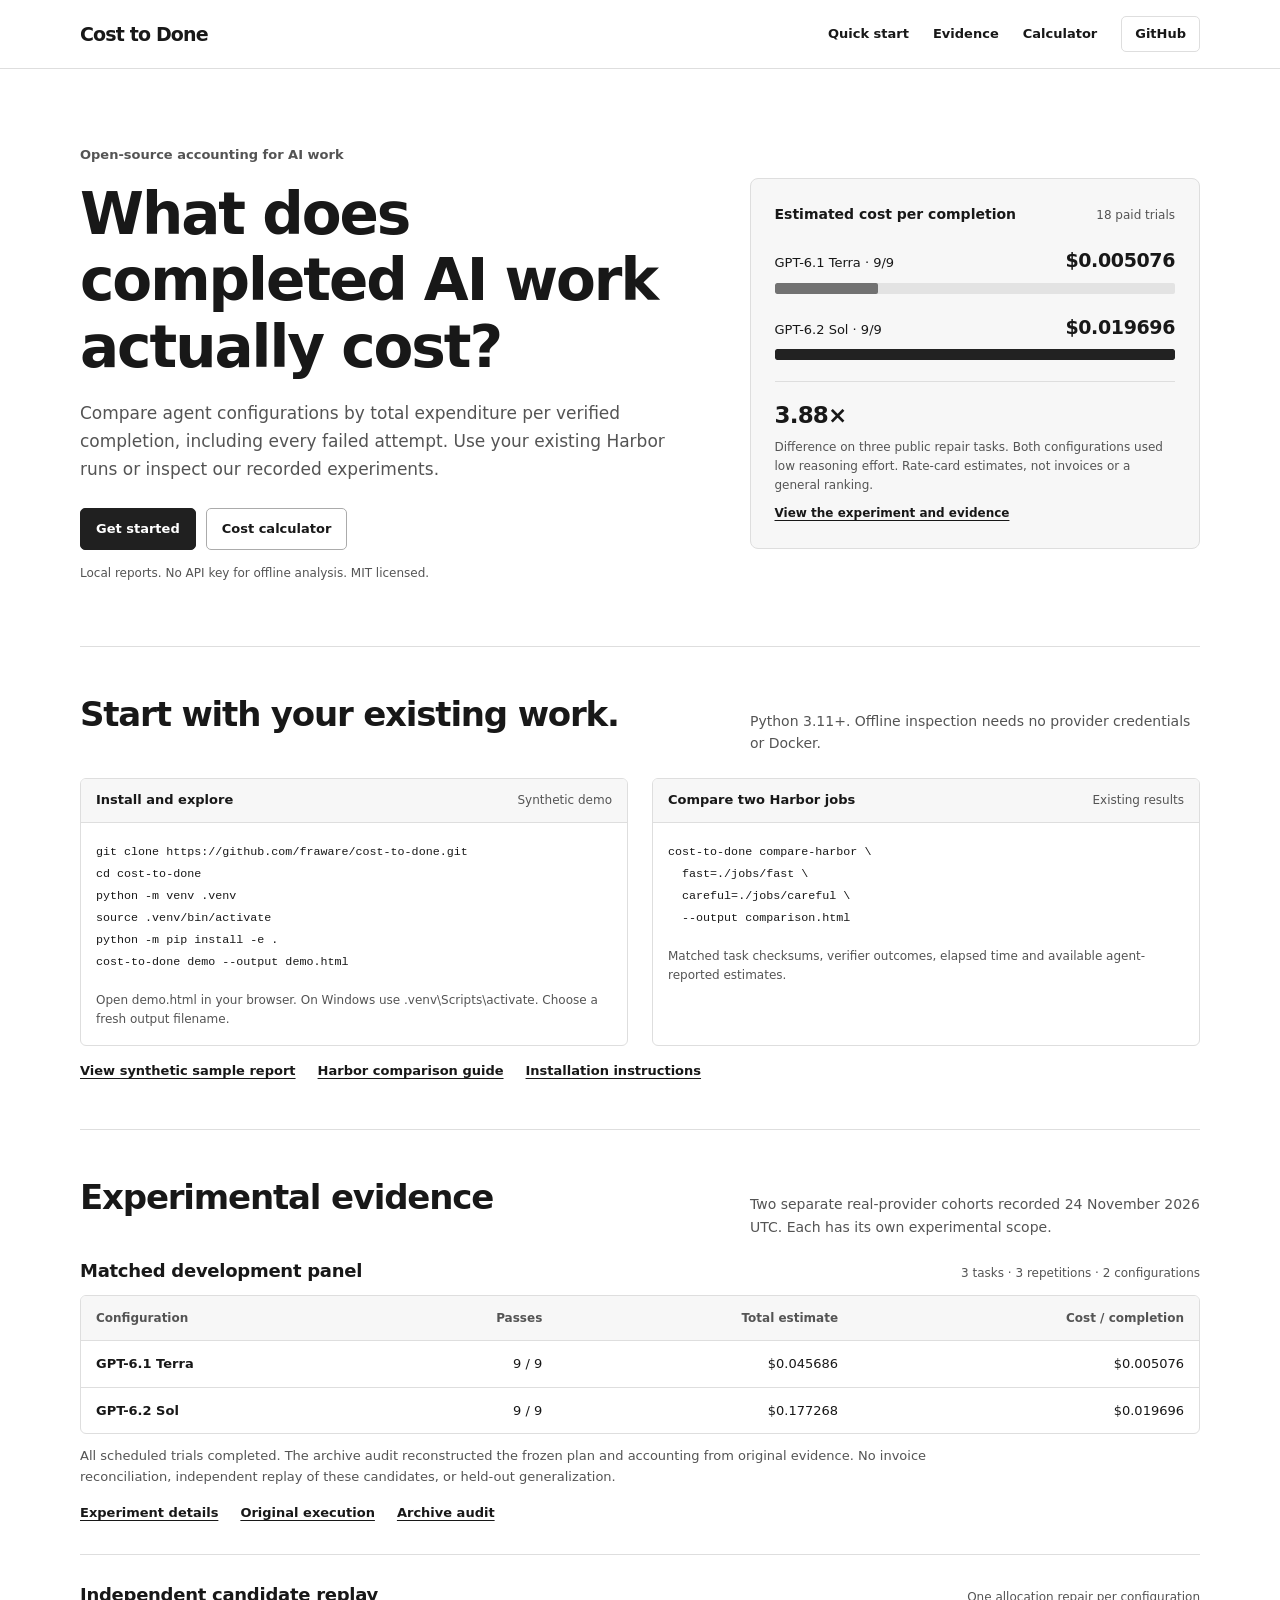
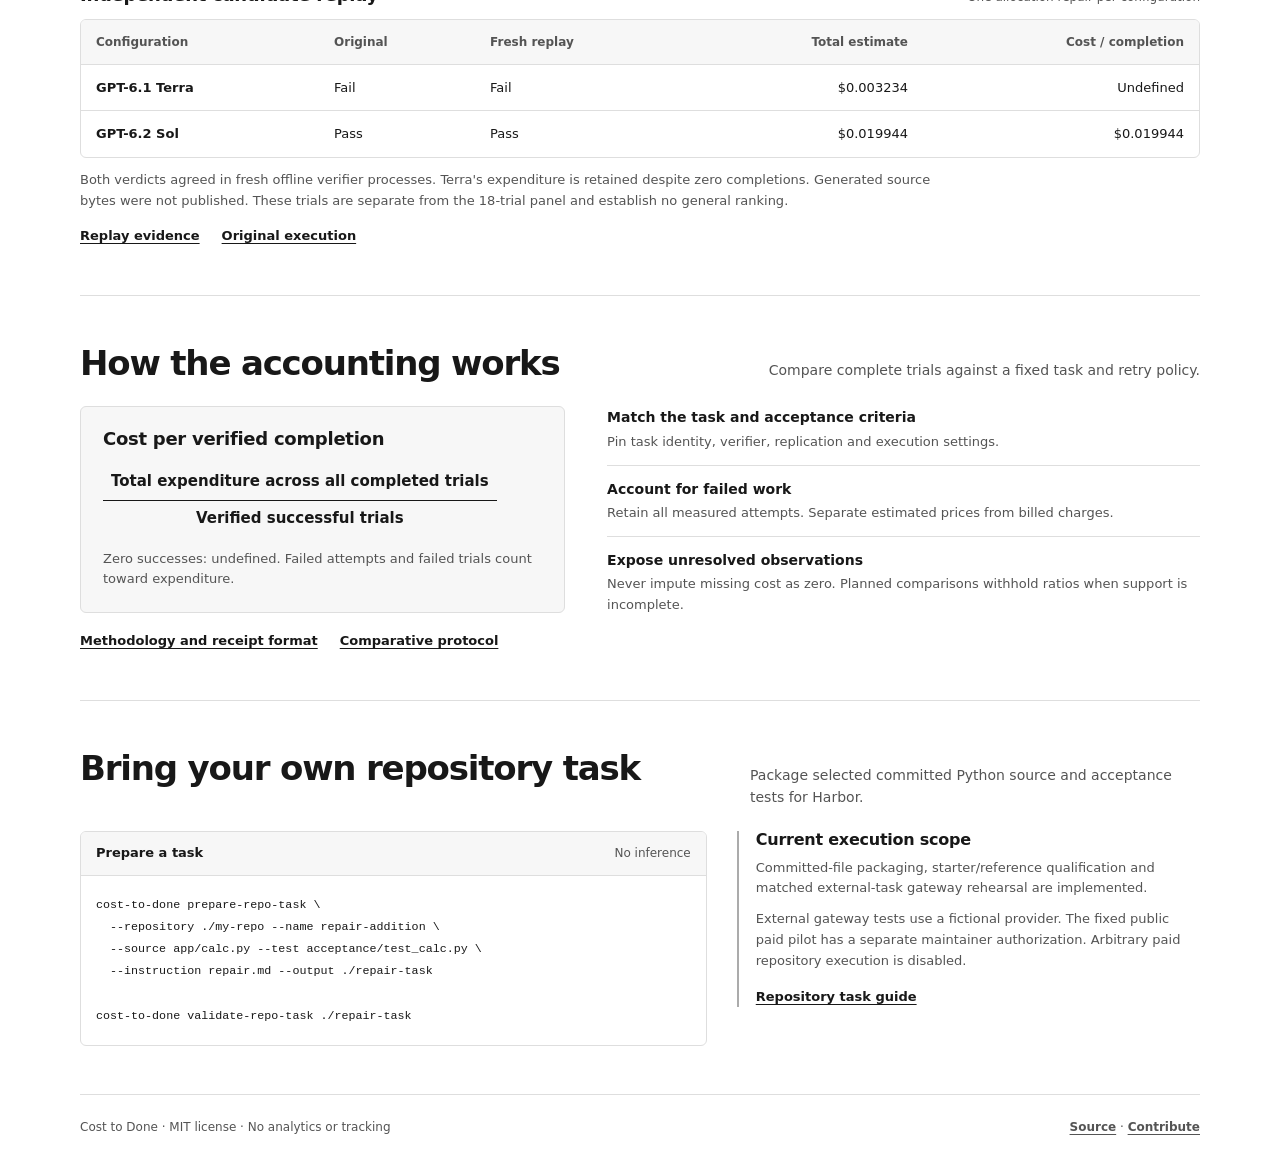
==== commit d9aa8e91: "Add viewport, upright typography and calculator browser regression checks" ====
--- a/docs/index.html
+++ b/docs/index.html
@@ -19,7 +19,7 @@
 <div>
 <p class="eyebrow">Open-source accounting for AI work</p>
 <h1 id="hero-title">What does completed AI work actually cost?</h1>
-<p class="lead">Compare agent configurations by the money spent on successful tasks, including every failed attempt. Use your existing Harbor runs or inspect our recorded experiments.</p>
+<p class="lead">Compare agent configurations by total expenditure per verified completion, including every failed attempt. Use your existing Harbor runs or inspect our recorded experiments.</p>
 <div class="actions"><a class="button primary" href="#use">Get started</a><a class="button" href="calculator.html">Cost calculator</a></div>
 <p class="micro">Local reports. No API key for offline analysis. MIT licensed.</p>
 </div>
@@ -36,8 +36,10 @@
 <div class="quick-grid">
 <div class="code-panel"><div class="code-head"><span>Install and explore</span><span>Synthetic demo</span></div><pre><code>git clone https://github.com/fraware/cost-to-done.git
 cd cost-to-done
+python -m venv .venv
+source .venv/bin/activate
 python -m pip install -e .
-cost-to-done demo --output demo.html</code></pre><p class="code-foot">Open demo.html in your browser. Use a virtual environment and a fresh output filename.</p></div>
+cost-to-done demo --output demo.html</code></pre><p class="code-foot">Open demo.html in your browser. On Windows use .venv\Scripts\activate. Choose a fresh output filename.</p></div>
 <div class="code-panel"><div class="code-head"><span>Compare two Harbor jobs</span><span>Existing results</span></div><pre><code>cost-to-done compare-harbor \
   fast=./jobs/fast \
   careful=./jobs/careful \
--- a/docs/site.css
+++ b/docs/site.css
@@ -52,7 +52,7 @@
 .chart-label strong {font-size:19px;font-weight:650;font-variant-numeric:tabular-nums;letter-spacing:-.02em}
 .chart-track {height:11px;background:#e3e3e3;border-radius:2px;overflow:hidden}
 .chart-bar {display:block;height:100%;background:#222;border-radius:2px}
-.chart-row:first-of-type .chart-bar {background:#727272}
+.chart-row:not(.chart-row+.chart-row) .chart-bar {background:#727272}
 .panel-bottom {margin-top:21px;border-top:1px solid var(--line);padding-top:15px}
 .panel-bottom strong {font-size:23px;letter-spacing:-.035em}
 .panel-bottom p {font-size:12px;margin-top:4px}
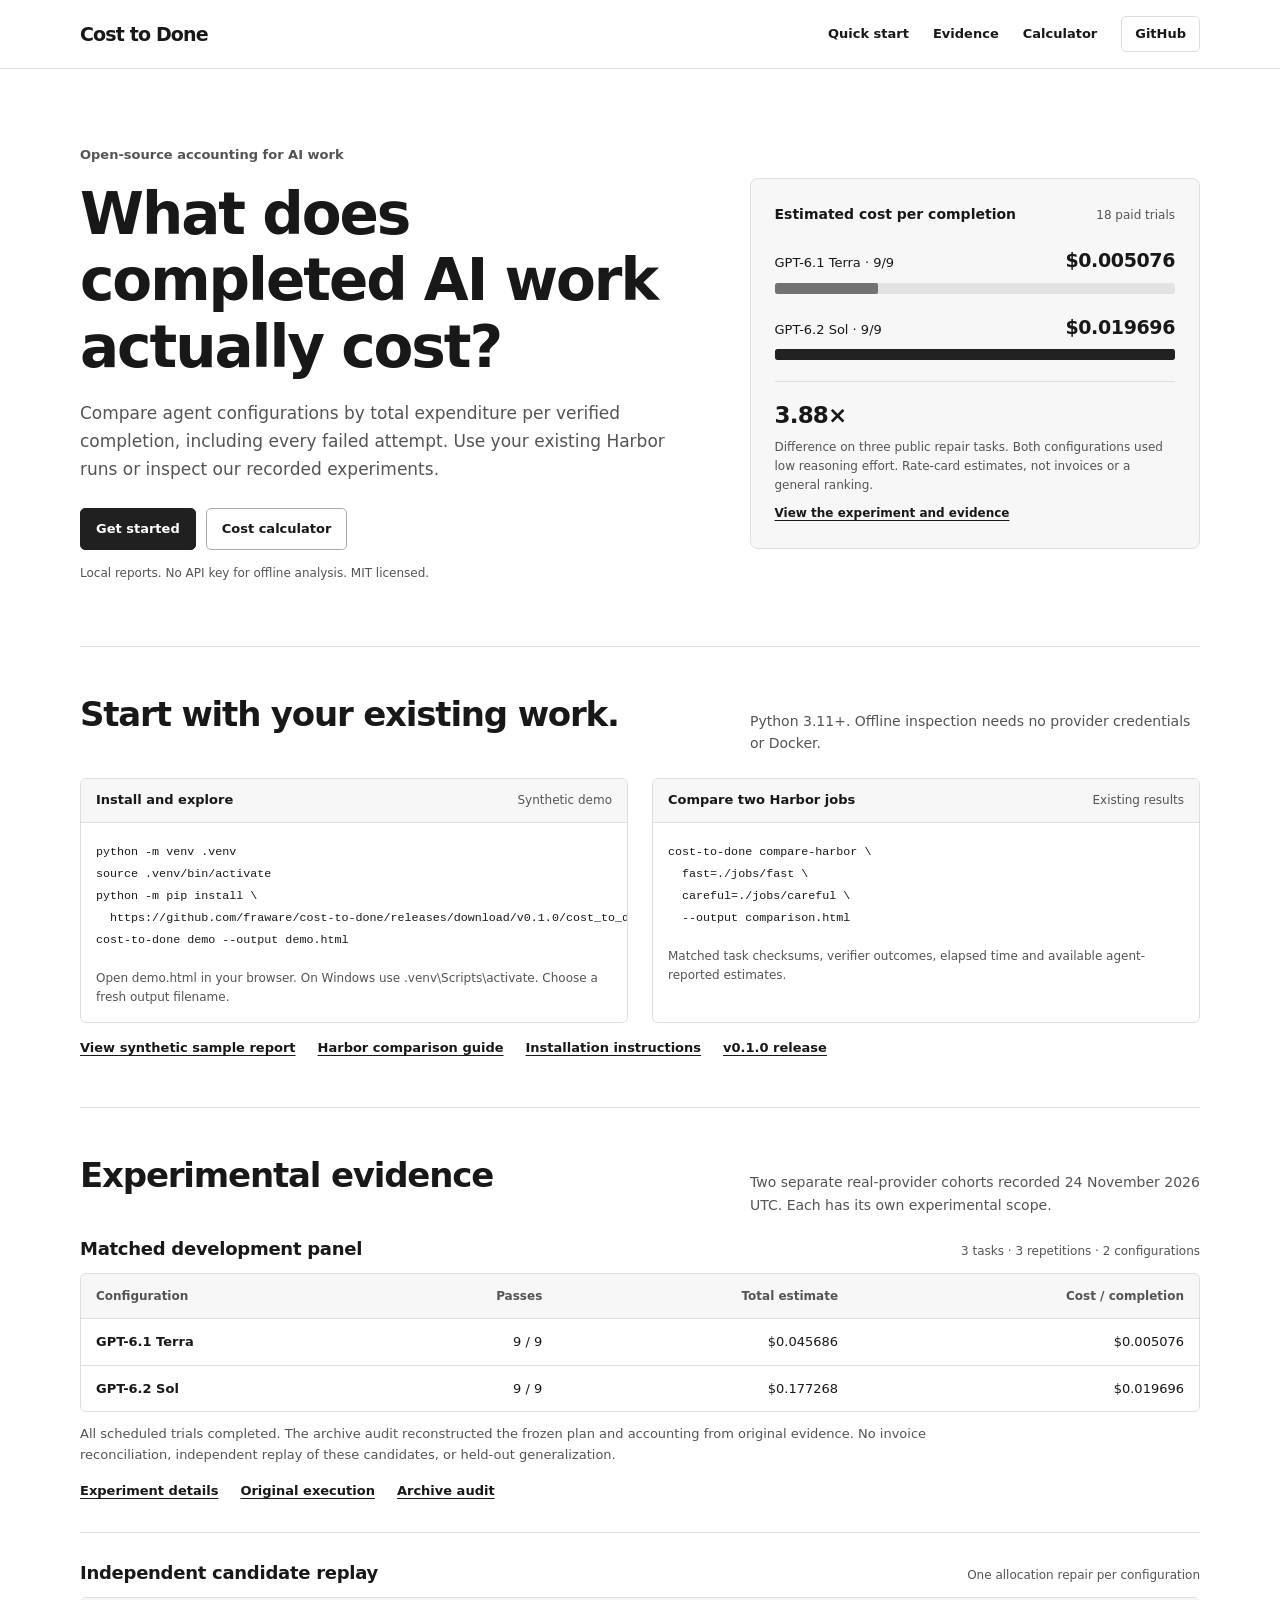
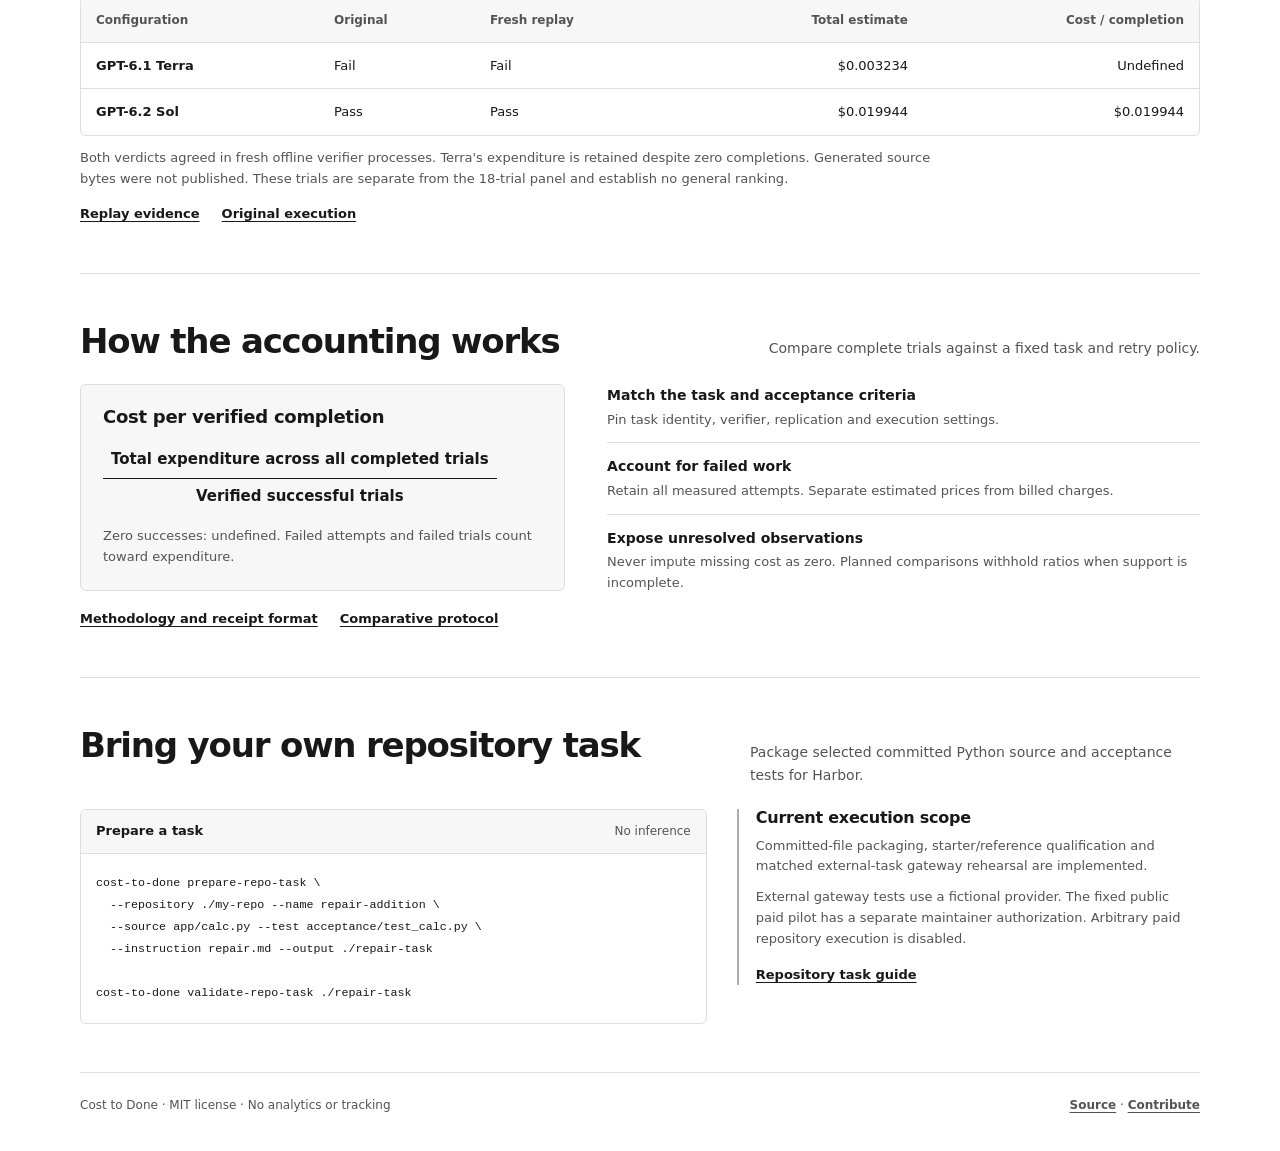
==== commit 6a930fe3: "Add reproducible external aggregate analysis and direct alpha installation" ====
--- a/docs/index.html
+++ b/docs/index.html
@@ -34,18 +34,17 @@
 <section class="section" id="use" aria-labelledby="use-title">
 <div class="section-header"><h2 id="use-title">Start with your existing work.</h2><p>Python 3.11+. Offline inspection needs no provider credentials or Docker.</p></div>
 <div class="quick-grid">
-<div class="code-panel"><div class="code-head"><span>Install and explore</span><span>Synthetic demo</span></div><pre><code>git clone https://github.com/fraware/cost-to-done.git
-cd cost-to-done
-python -m venv .venv
+<div class="code-panel"><div class="code-head"><span>Install and explore</span><span>Synthetic demo</span></div><pre><code>python -m venv .venv
 source .venv/bin/activate
-python -m pip install -e .
+python -m pip install \
+  https://github.com/fraware/cost-to-done/releases/download/v0.1.0/cost_to_done-0.1.0-py3-none-any.whl
 cost-to-done demo --output demo.html</code></pre><p class="code-foot">Open demo.html in your browser. On Windows use .venv\Scripts\activate. Choose a fresh output filename.</p></div>
 <div class="code-panel"><div class="code-head"><span>Compare two Harbor jobs</span><span>Existing results</span></div><pre><code>cost-to-done compare-harbor \
   fast=./jobs/fast \
   careful=./jobs/careful \
   --output comparison.html</code></pre><p class="code-foot">Matched task checksums, verifier outcomes, elapsed time and available agent-reported estimates.</p></div>
 </div>
-<div class="section-links"><a href="report.html">View synthetic sample report</a><a href="https://github.com/fraware/cost-to-done/blob/main/docs/compare-harbor.md">Harbor comparison guide</a><a href="https://github.com/fraware/cost-to-done#readme">Installation instructions</a></div>
+<div class="section-links"><a href="report.html">View synthetic sample report</a><a href="https://github.com/fraware/cost-to-done/blob/main/docs/compare-harbor.md">Harbor comparison guide</a><a href="https://github.com/fraware/cost-to-done#readme">Installation instructions</a><a href="https://github.com/fraware/cost-to-done/releases/tag/v0.1.0">v0.1.0 release</a></div>
 </section>
 
 <section class="section" id="pilot" aria-labelledby="pilot-title">
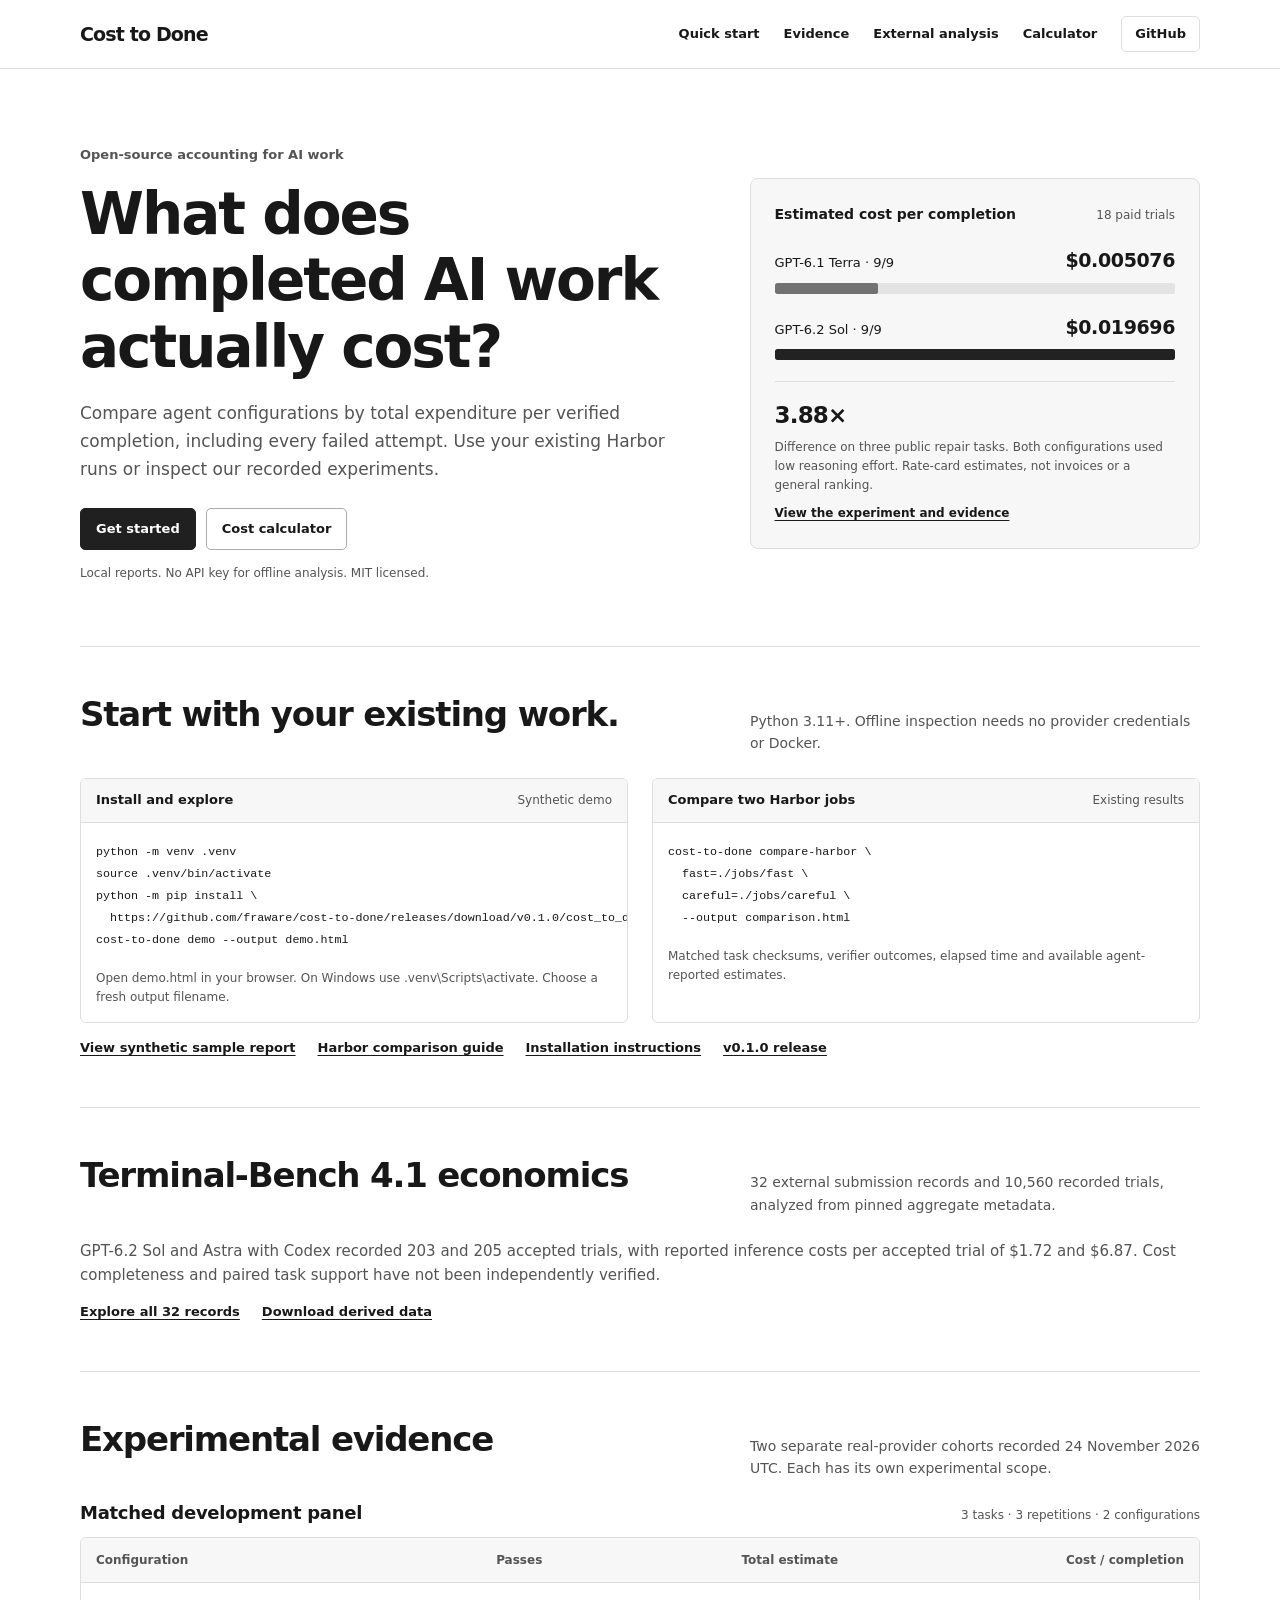
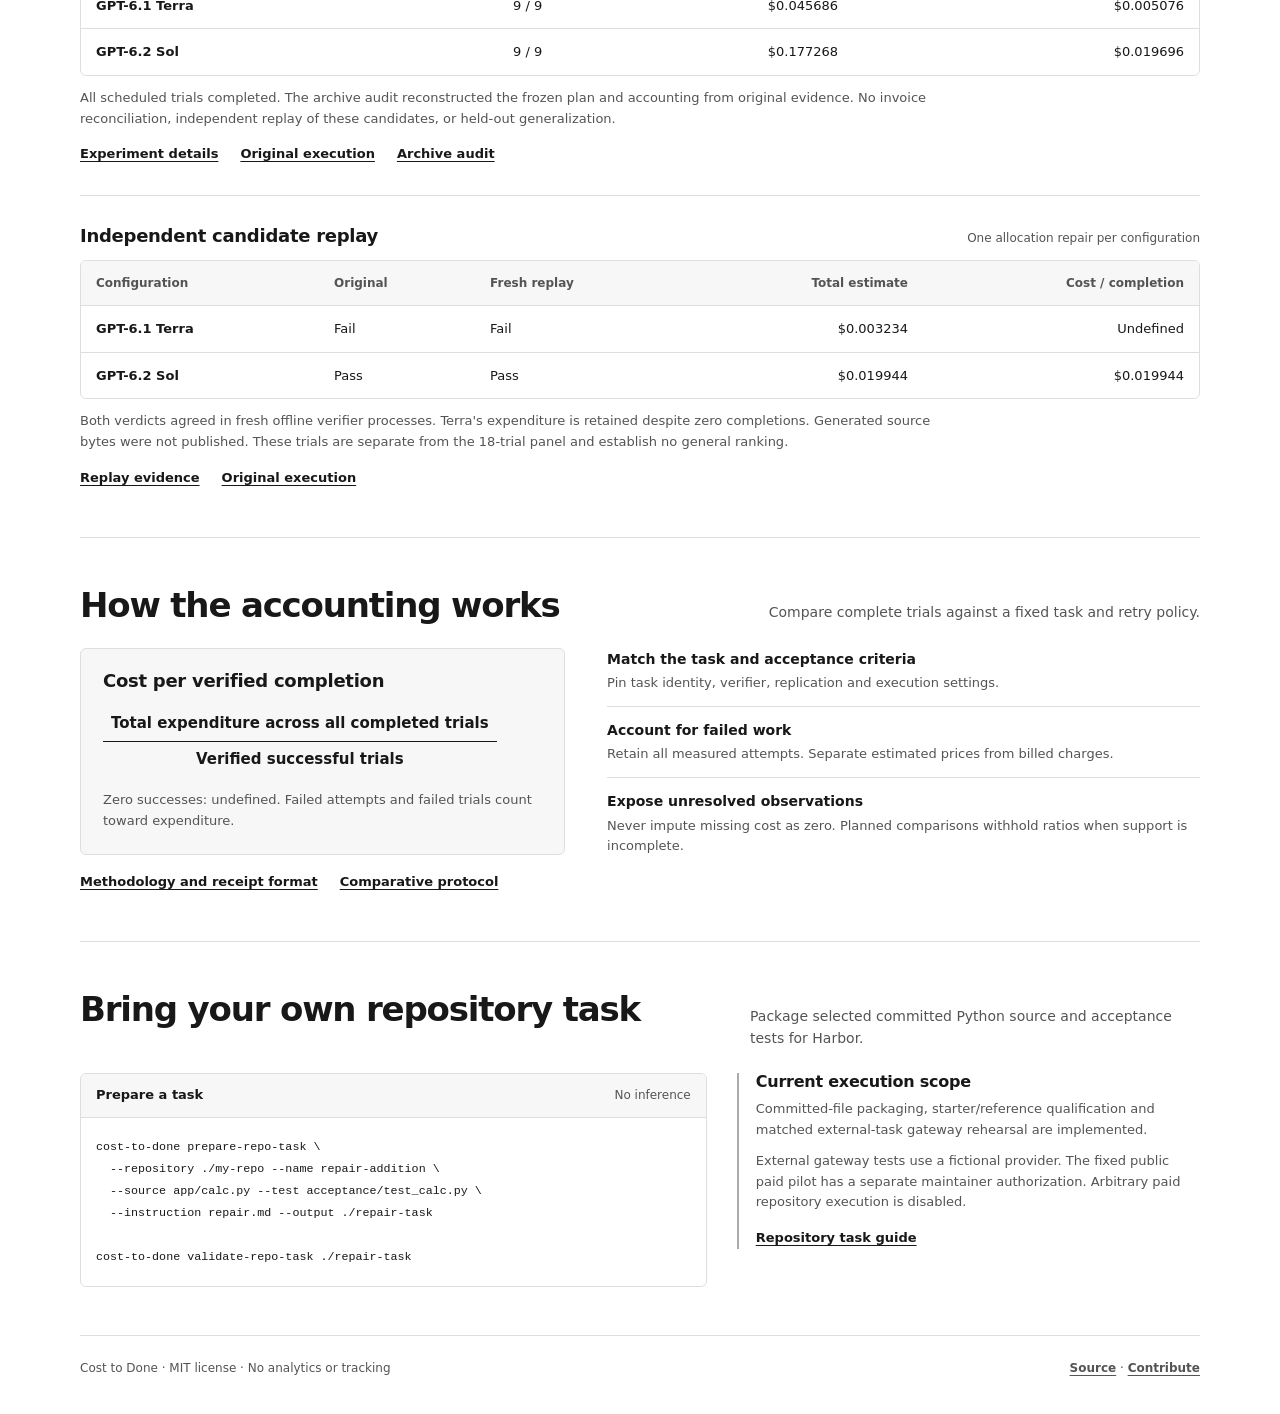
==== commit 549a3cdb: "Publish complete pinned external aggregate snapshot and public analysis page" ====
--- a/docs/index.html
+++ b/docs/index.html
@@ -12,7 +12,7 @@
 <a class="skip" href="#main">Skip to content</a>
 <header class="site-header"><nav class="container site-nav" aria-label="Main navigation">
 <a class="brand" href="./" aria-current="page">Cost to Done</a>
-<div class="nav-links"><a href="#use">Quick start</a><a href="#pilot">Evidence</a><a href="calculator.html">Calculator</a><a class="github" href="https://github.com/fraware/cost-to-done">GitHub</a></div>
+<div class="nav-links"><a href="#use">Quick start</a><a href="#pilot">Evidence</a><a href="terminal-bench.html">External analysis</a><a href="calculator.html">Calculator</a><a class="github" href="https://github.com/fraware/cost-to-done">GitHub</a></div>
 </nav></header>
 <main class="container" id="main">
 <section class="hero" aria-labelledby="hero-title">
@@ -46,6 +46,8 @@
 </div>
 <div class="section-links"><a href="report.html">View synthetic sample report</a><a href="https://github.com/fraware/cost-to-done/blob/main/docs/compare-harbor.md">Harbor comparison guide</a><a href="https://github.com/fraware/cost-to-done#readme">Installation instructions</a><a href="https://github.com/fraware/cost-to-done/releases/tag/v0.1.0">v0.1.0 release</a></div>
 </section>
+
+<section class="section" aria-labelledby="external-title"><div class="section-header"><h2 id="external-title">Terminal-Bench 4.1 economics</h2><p>32 external submission records and 10,560 recorded trials, analyzed from pinned aggregate metadata.</p></div><p>GPT-6.2 Sol and Astra with Codex recorded 203 and 205 accepted trials, with reported inference costs per accepted trial of $1.72 and $6.87. Cost completeness and paired task support have not been independently verified.</p><div class="section-links"><a href="terminal-bench.html">Explore all 32 records</a><a href="data/terminal-bench-4-1.json">Download derived data</a></div></section>
 
 <section class="section" id="pilot" aria-labelledby="pilot-title">
 <div class="section-header"><h2 id="pilot-title">Experimental evidence</h2><p>Two separate real-provider cohorts recorded 24 November 2026 UTC. Each has its own experimental scope.</p></div>
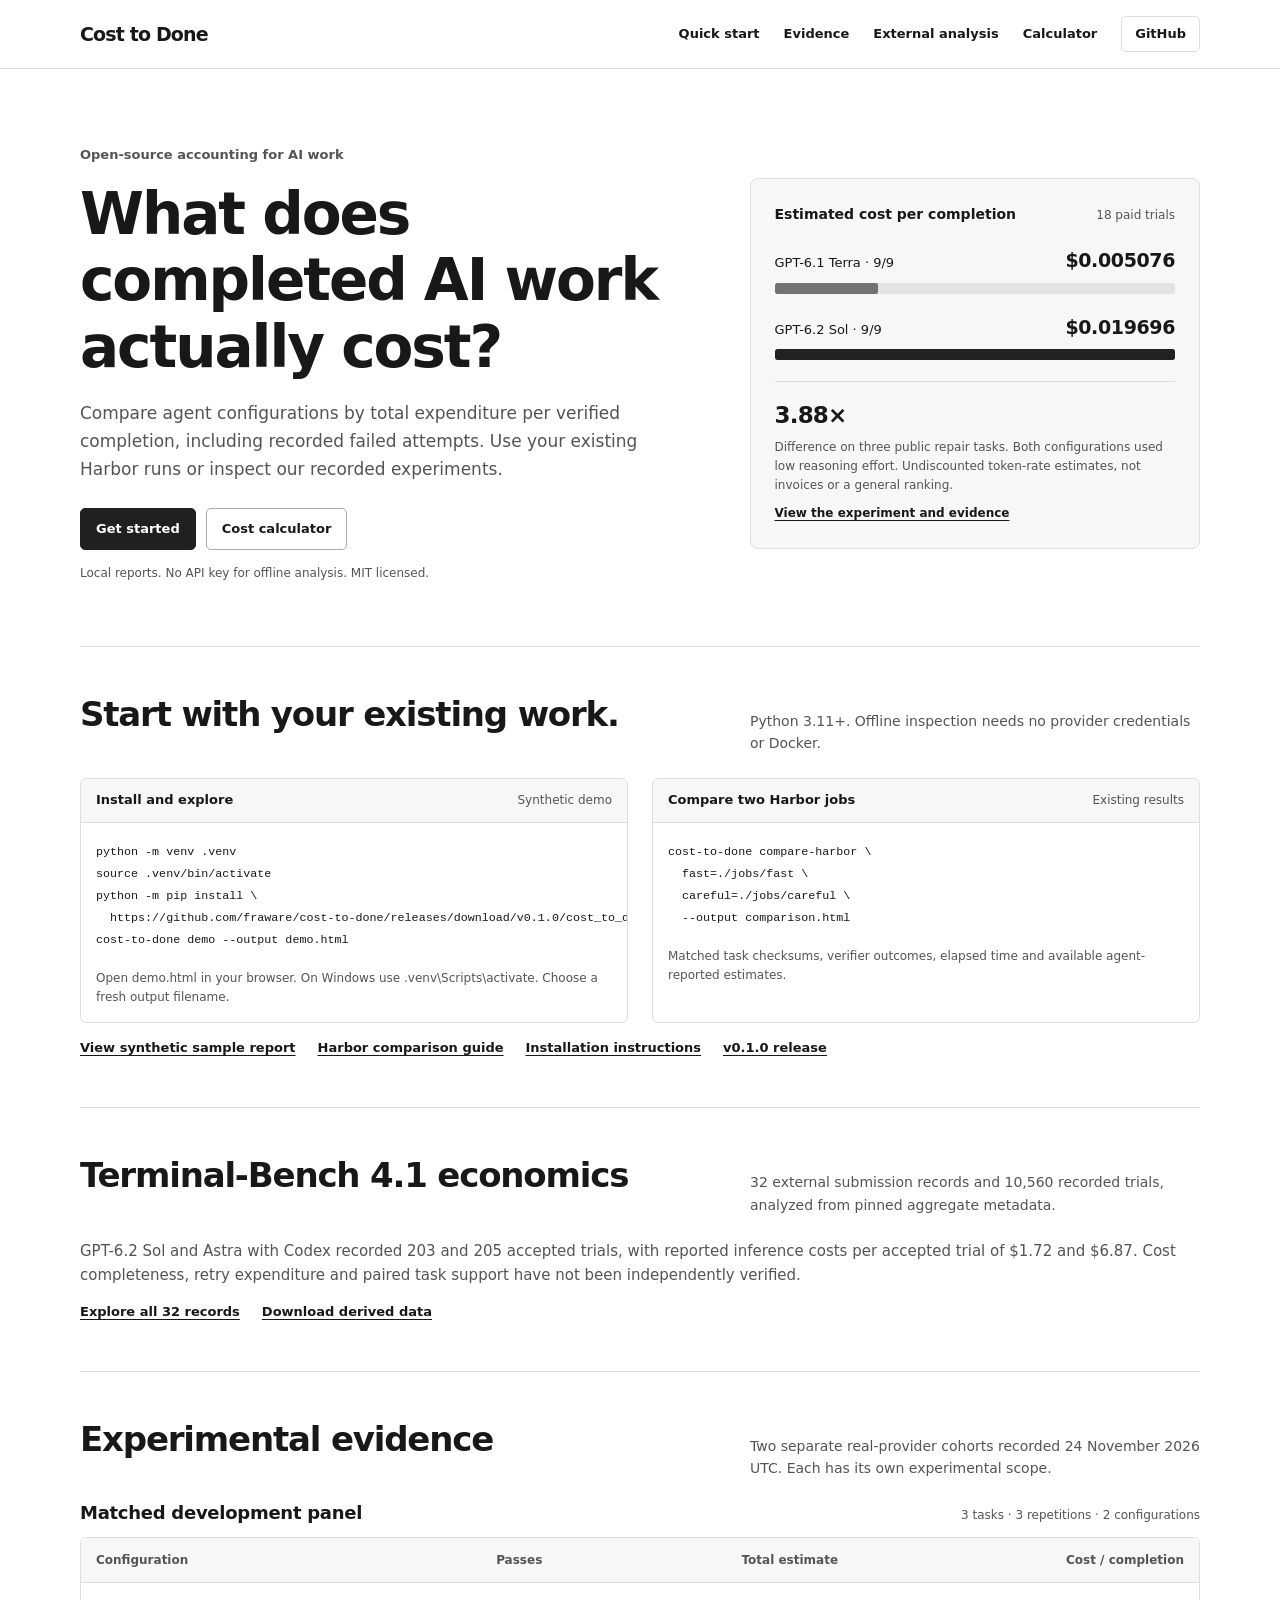
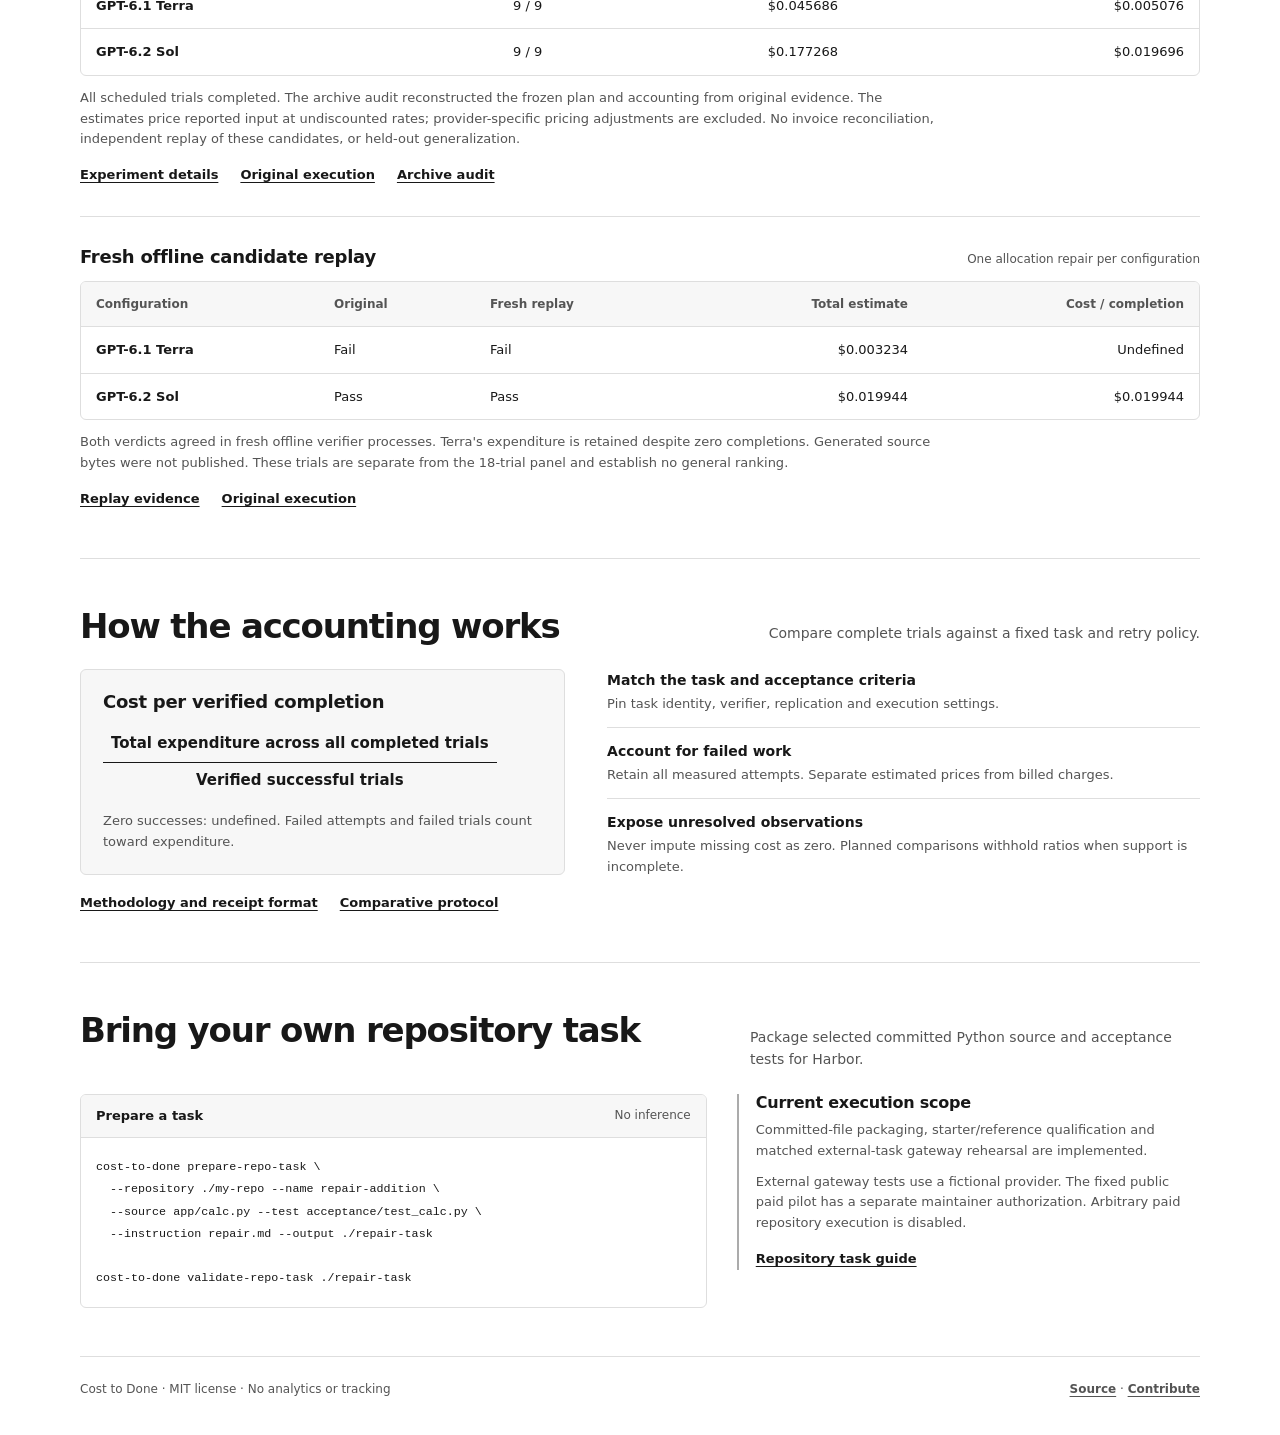
==== commit 2443f1a8: "Reconcile historical documentation and qualify public evidence without inference" ====
--- a/docs/index.html
+++ b/docs/index.html
@@ -19,7 +19,7 @@
 <div>
 <p class="eyebrow">Open-source accounting for AI work</p>
 <h1 id="hero-title">What does completed AI work actually cost?</h1>
-<p class="lead">Compare agent configurations by total expenditure per verified completion, including every failed attempt. Use your existing Harbor runs or inspect our recorded experiments.</p>
+<p class="lead">Compare agent configurations by total expenditure per verified completion, including recorded failed attempts. Use your existing Harbor runs or inspect our recorded experiments.</p>
 <div class="actions"><a class="button primary" href="#use">Get started</a><a class="button" href="calculator.html">Cost calculator</a></div>
 <p class="micro">Local reports. No API key for offline analysis. MIT licensed.</p>
 </div>
@@ -27,7 +27,7 @@
 <div class="panel-top"><strong>Estimated cost per completion</strong><span>18 paid trials</span></div>
 <div class="chart-row"><div class="chart-label"><span>GPT-6.1 Terra · 9/9</span><strong>$0.005076</strong></div><div class="chart-track" aria-hidden="true"><span class="chart-bar" style="width:25.77%"></span></div></div>
 <div class="chart-row"><div class="chart-label"><span>GPT-6.2 Sol · 9/9</span><strong>$0.019696</strong></div><div class="chart-track" aria-hidden="true"><span class="chart-bar" style="width:100%"></span></div></div>
-<div class="panel-bottom"><strong>3.88×</strong><p>Difference on three public repair tasks. Both configurations used low reasoning effort. Rate-card estimates, not invoices or a general ranking.</p><a href="#pilot">View the experiment and evidence</a></div>
+<div class="panel-bottom"><strong>3.88×</strong><p>Difference on three public repair tasks. Both configurations used low reasoning effort. Undiscounted token-rate estimates, not invoices or a general ranking.</p><a href="#pilot">View the experiment and evidence</a></div>
 </aside>
 </section>
 
@@ -47,7 +47,7 @@
 <div class="section-links"><a href="report.html">View synthetic sample report</a><a href="https://github.com/fraware/cost-to-done/blob/main/docs/compare-harbor.md">Harbor comparison guide</a><a href="https://github.com/fraware/cost-to-done#readme">Installation instructions</a><a href="https://github.com/fraware/cost-to-done/releases/tag/v0.1.0">v0.1.0 release</a></div>
 </section>
 
-<section class="section" aria-labelledby="external-title"><div class="section-header"><h2 id="external-title">Terminal-Bench 4.1 economics</h2><p>32 external submission records and 10,560 recorded trials, analyzed from pinned aggregate metadata.</p></div><p>GPT-6.2 Sol and Astra with Codex recorded 203 and 205 accepted trials, with reported inference costs per accepted trial of $1.72 and $6.87. Cost completeness and paired task support have not been independently verified.</p><div class="section-links"><a href="terminal-bench.html">Explore all 32 records</a><a href="data/terminal-bench-4-1.json">Download derived data</a></div></section>
+<section class="section" aria-labelledby="external-title"><div class="section-header"><h2 id="external-title">Terminal-Bench 4.1 economics</h2><p>32 external submission records and 10,560 recorded trials, analyzed from pinned aggregate metadata.</p></div><p>GPT-6.2 Sol and Astra with Codex recorded 203 and 205 accepted trials, with reported inference costs per accepted trial of $1.72 and $6.87. Cost completeness, retry expenditure and paired task support have not been independently verified.</p><div class="section-links"><a href="terminal-bench.html">Explore all 32 records</a><a href="data/terminal-bench-4-1.json">Download derived data</a></div></section>
 
 <section class="section" id="pilot" aria-labelledby="pilot-title">
 <div class="section-header"><h2 id="pilot-title">Experimental evidence</h2><p>Two separate real-provider cohorts recorded 24 November 2026 UTC. Each has its own experimental scope.</p></div>
@@ -57,11 +57,11 @@
 <tr><th scope="row">GPT-6.1 Terra</th><td class="num">9 / 9</td><td class="num">$0.045686</td><td class="num">$0.005076</td></tr>
 <tr><th scope="row">GPT-6.2 Sol</th><td class="num">9 / 9</td><td class="num">$0.177268</td><td class="num">$0.019696</td></tr>
 </tbody></table></div>
-<p class="note">All scheduled trials completed. The archive audit reconstructed the frozen plan and accounting from original evidence. No invoice reconciliation, independent replay of these candidates, or held-out generalization.</p>
+<p class="note">All scheduled trials completed. The archive audit reconstructed the frozen plan and accounting from original evidence. The estimates price reported input at undiscounted rates; provider-specific pricing adjustments are excluded. No invoice reconciliation, independent replay of these candidates, or held-out generalization.</p>
 <div class="section-links"><a href="https://github.com/fraware/cost-to-done/blob/main/docs/development-panel-observations.md">Experiment details</a><a href="https://github.com/fraware/cost-to-done/actions/runs/45317198614">Original execution</a><a href="https://github.com/fraware/cost-to-done/actions/runs/45320390734">Archive audit</a></div>
 </div>
 <div class="evidence-block" id="replay">
-<div class="evidence-title"><h3>Independent candidate replay</h3><span>One allocation repair per configuration</span></div>
+<div class="evidence-title"><h3>Fresh offline candidate replay</h3><span>One allocation repair per configuration</span></div>
 <div class="table-scroll" tabindex="0" role="region" aria-label="Separate real candidate replay results"><table class="evidence-table"><thead><tr><th scope="col">Configuration</th><th scope="col">Original</th><th scope="col">Fresh replay</th><th scope="col" class="num">Total estimate</th><th scope="col" class="num">Cost / completion</th></tr></thead><tbody>
 <tr><th scope="row">GPT-6.1 Terra</th><td>Fail</td><td>Fail</td><td class="num">$0.003234</td><td class="num">Undefined</td></tr>
 <tr><th scope="row">GPT-6.2 Sol</th><td>Pass</td><td>Pass</td><td class="num">$0.019944</td><td class="num">$0.019944</td></tr>
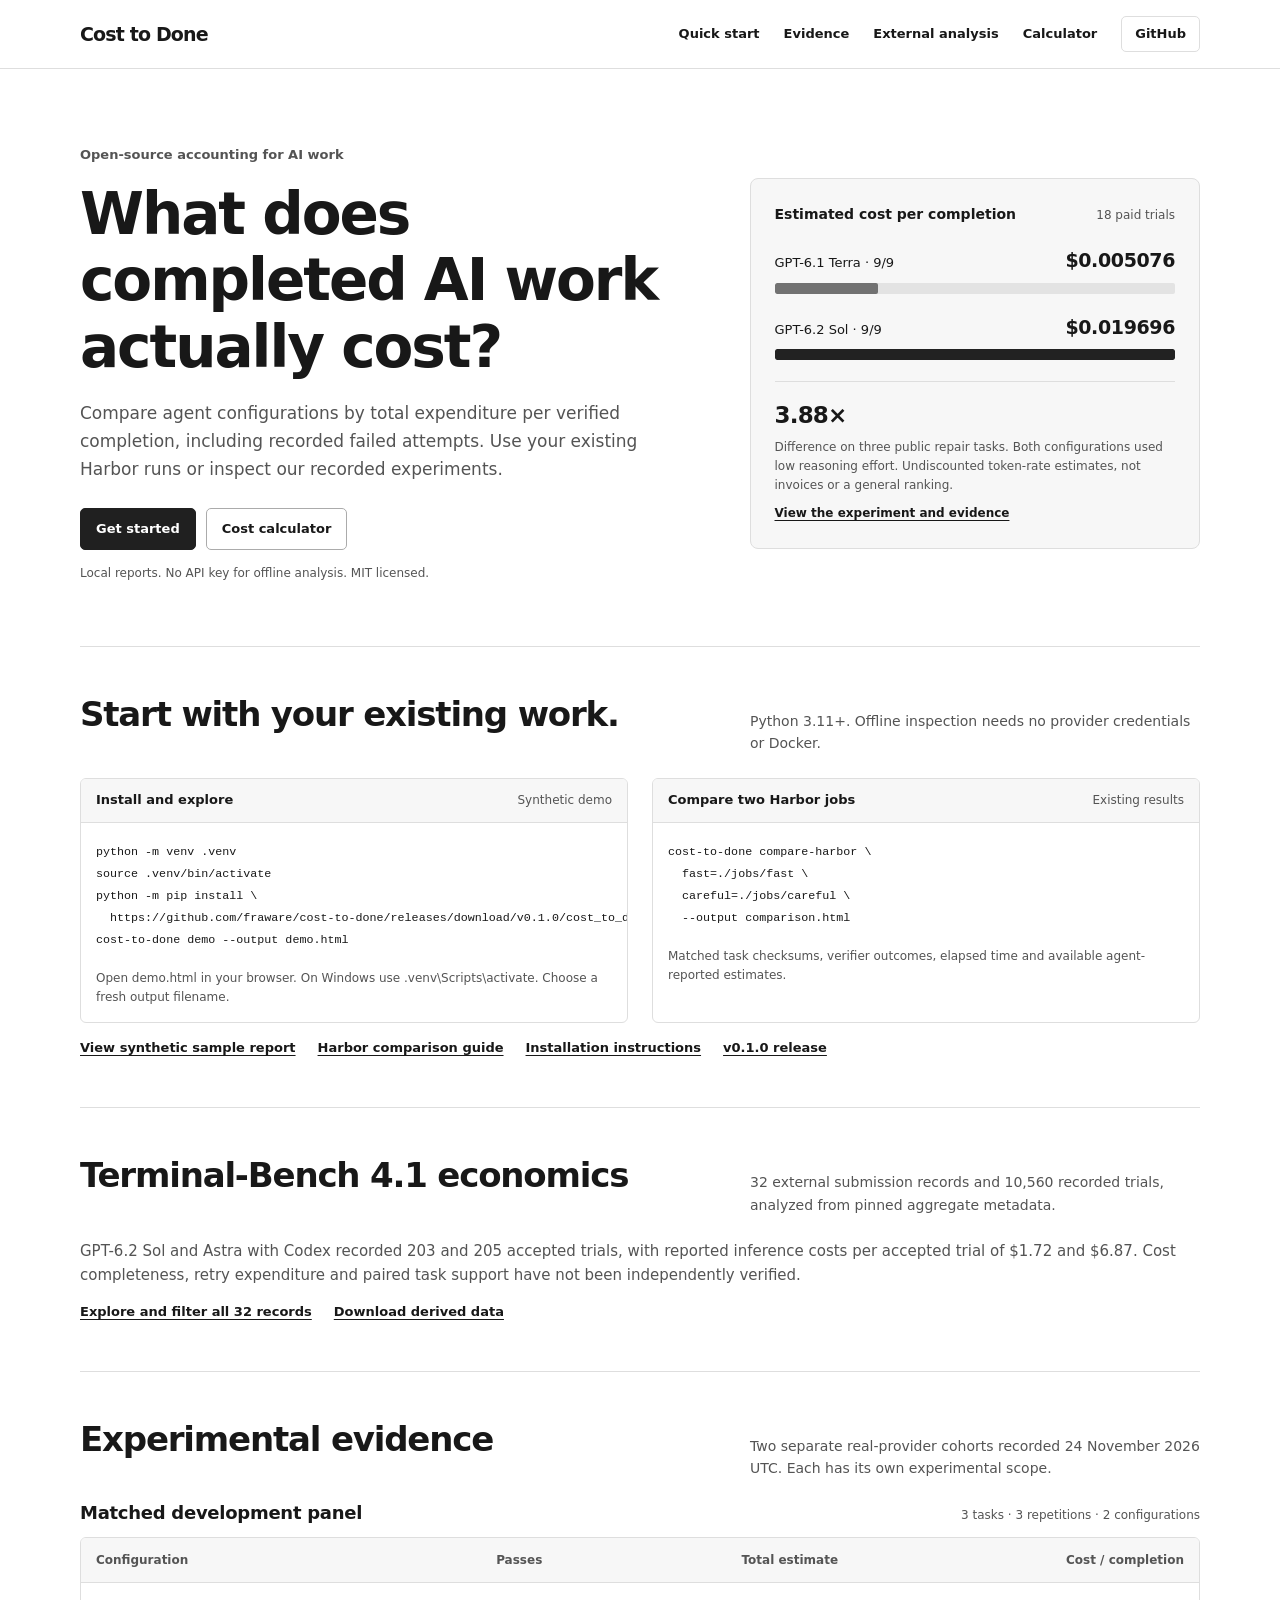
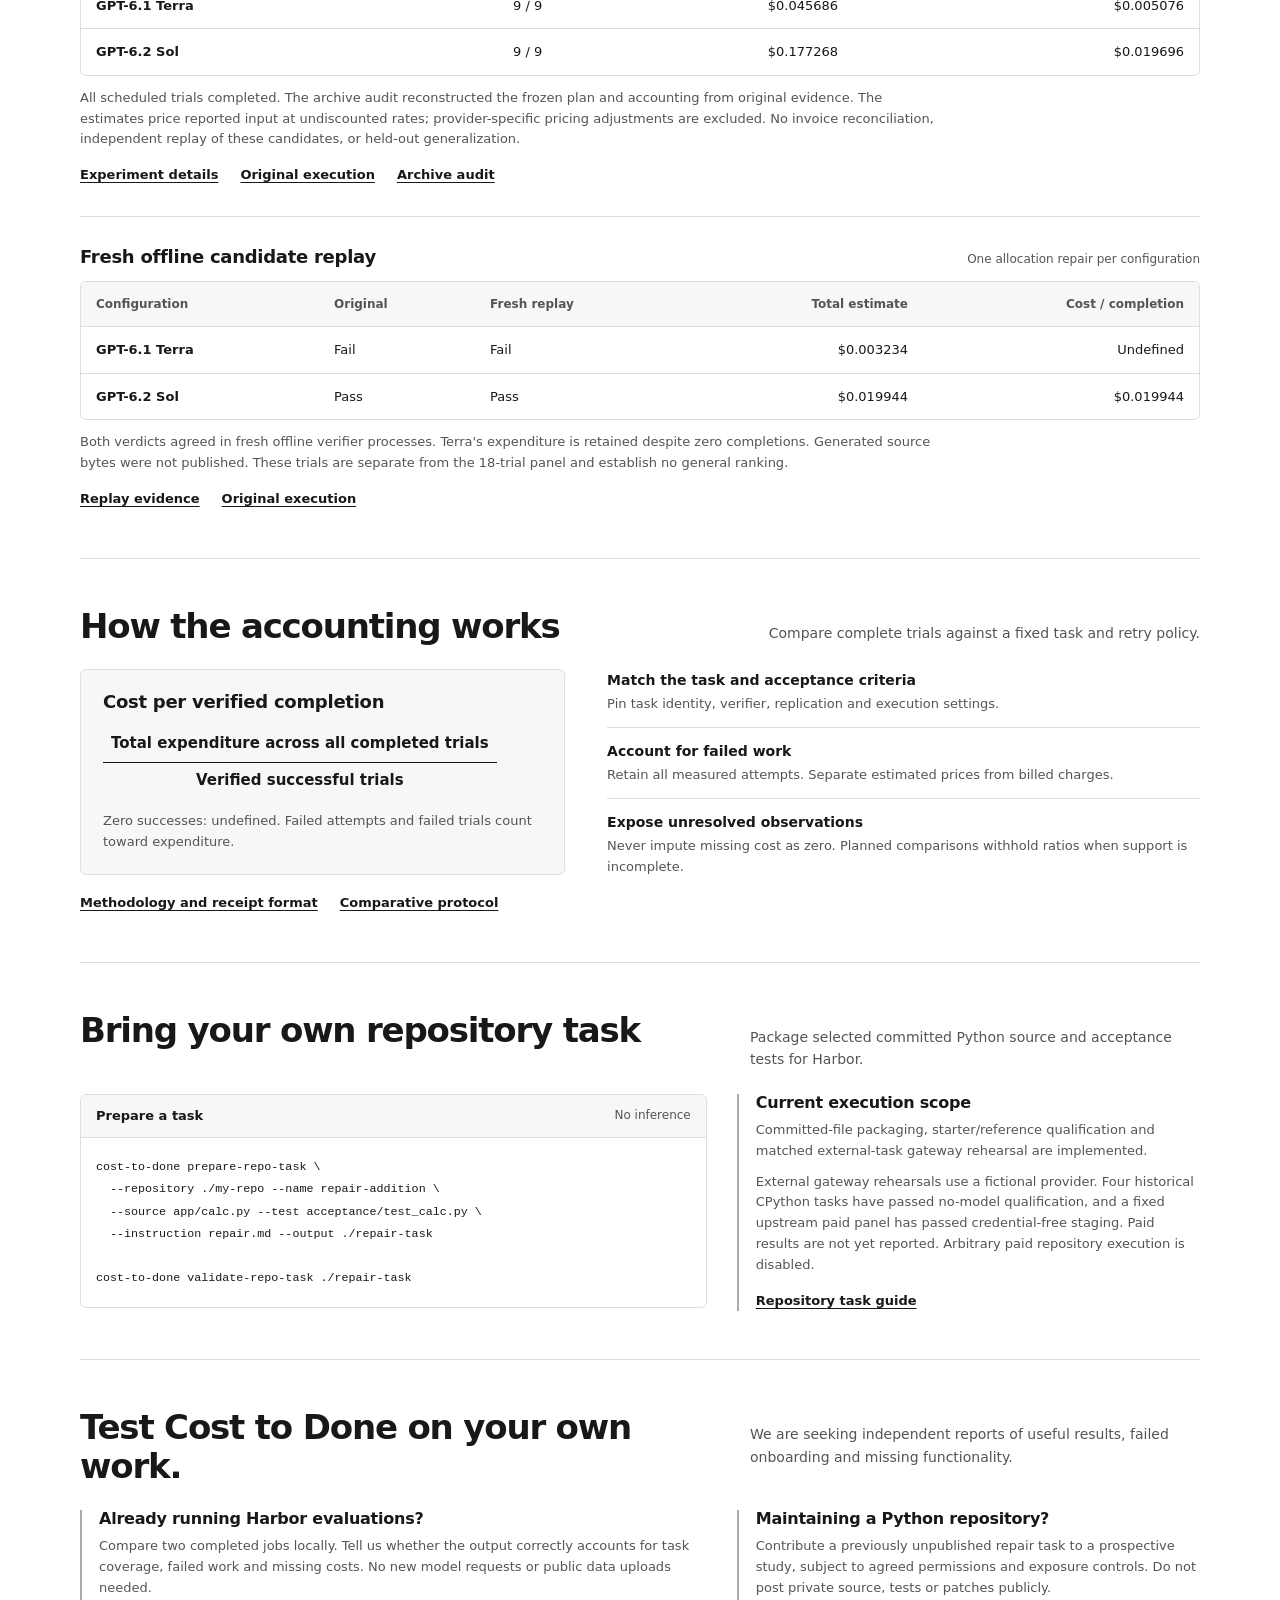
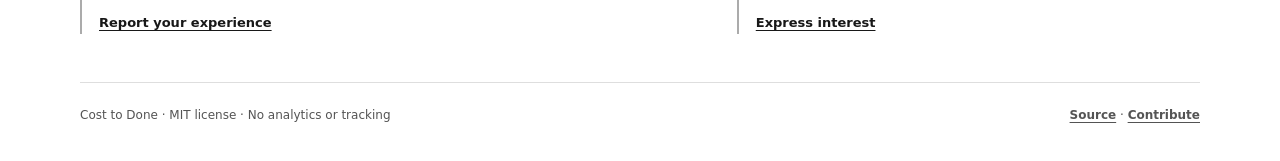
==== commit e0b2226e: "Connect public benchmark exploration to independent developer evaluation and maintainer recruitment" ====
--- a/docs/index.html
+++ b/docs/index.html
@@ -47,7 +47,7 @@
 <div class="section-links"><a href="report.html">View synthetic sample report</a><a href="https://github.com/fraware/cost-to-done/blob/main/docs/compare-harbor.md">Harbor comparison guide</a><a href="https://github.com/fraware/cost-to-done#readme">Installation instructions</a><a href="https://github.com/fraware/cost-to-done/releases/tag/v0.1.0">v0.1.0 release</a></div>
 </section>
 
-<section class="section" aria-labelledby="external-title"><div class="section-header"><h2 id="external-title">Terminal-Bench 4.1 economics</h2><p>32 external submission records and 10,560 recorded trials, analyzed from pinned aggregate metadata.</p></div><p>GPT-6.2 Sol and Astra with Codex recorded 203 and 205 accepted trials, with reported inference costs per accepted trial of $1.72 and $6.87. Cost completeness, retry expenditure and paired task support have not been independently verified.</p><div class="section-links"><a href="terminal-bench.html">Explore all 32 records</a><a href="data/terminal-bench-4-1.json">Download derived data</a></div></section>
+<section class="section" aria-labelledby="external-title"><div class="section-header"><h2 id="external-title">Terminal-Bench 4.1 economics</h2><p>32 external submission records and 10,560 recorded trials, analyzed from pinned aggregate metadata.</p></div><p>GPT-6.2 Sol and Astra with Codex recorded 203 and 205 accepted trials, with reported inference costs per accepted trial of $1.72 and $6.87. Cost completeness, retry expenditure and paired task support have not been independently verified.</p><div class="section-links"><a href="terminal-bench.html">Explore and filter all 32 records</a><a href="data/terminal-bench-4-1.json">Download derived data</a></div></section>
 
 <section class="section" id="pilot" aria-labelledby="pilot-title">
 <div class="section-header"><h2 id="pilot-title">Experimental evidence</h2><p>Two separate real-provider cohorts recorded 24 November 2026 UTC. Each has its own experimental scope.</p></div>
@@ -87,9 +87,15 @@
   --instruction repair.md --output ./repair-task
 
 cost-to-done validate-repo-task ./repair-task</code></pre></div>
-<div class="repo-status"><h3>Current execution scope</h3><p>Committed-file packaging, starter/reference qualification and matched external-task gateway rehearsal are implemented.</p><p>External gateway tests use a fictional provider. The fixed public paid pilot has a separate maintainer authorization. Arbitrary paid repository execution is disabled.</p><div class="section-links"><a href="https://github.com/fraware/cost-to-done/blob/main/docs/repository-task.md">Repository task guide</a></div></div>
+<div class="repo-status"><h3>Current execution scope</h3><p>Committed-file packaging, starter/reference qualification and matched external-task gateway rehearsal are implemented.</p><p>External gateway rehearsals use a fictional provider. Four historical CPython tasks have passed no-model qualification, and a fixed upstream paid panel has passed credential-free staging. Paid results are not yet reported. Arbitrary paid repository execution is disabled.</p><div class="section-links"><a href="https://github.com/fraware/cost-to-done/blob/main/docs/repository-task.md">Repository task guide</a></div></div>
 </div>
 </section>
+<section class="section" id="participate" aria-labelledby="participate-title">
+<div class="section-header"><h2 id="participate-title">Test Cost to Done on your own work.</h2><p>We are seeking independent reports of useful results, failed onboarding and missing functionality.</p></div>
+<div class="repo-grid">
+<div class="repo-status"><h3>Already running Harbor evaluations?</h3><p>Compare two completed jobs locally. Tell us whether the output correctly accounts for task coverage, failed work and missing costs. No new model requests or public data uploads needed.</p><div class="section-links"><a href="https://github.com/fraware/cost-to-done/issues/46">Report your experience</a></div></div>
+<div class="repo-status"><h3>Maintaining a Python repository?</h3><p>Contribute a previously unpublished repair task to a prospective study, subject to agreed permissions and exposure controls. Do not post private source, tests or patches publicly.</p><div class="section-links"><a href="https://github.com/fraware/cost-to-done/issues/54">Express interest</a></div></div>
+</div></section>
 </main>
 <footer class="container site-footer"><span>Cost to Done · MIT license · No analytics or tracking</span><span><a href="https://github.com/fraware/cost-to-done">Source</a> · <a href="https://github.com/fraware/cost-to-done/blob/main/CONTRIBUTING.md">Contribute</a></span></footer>
 </body>
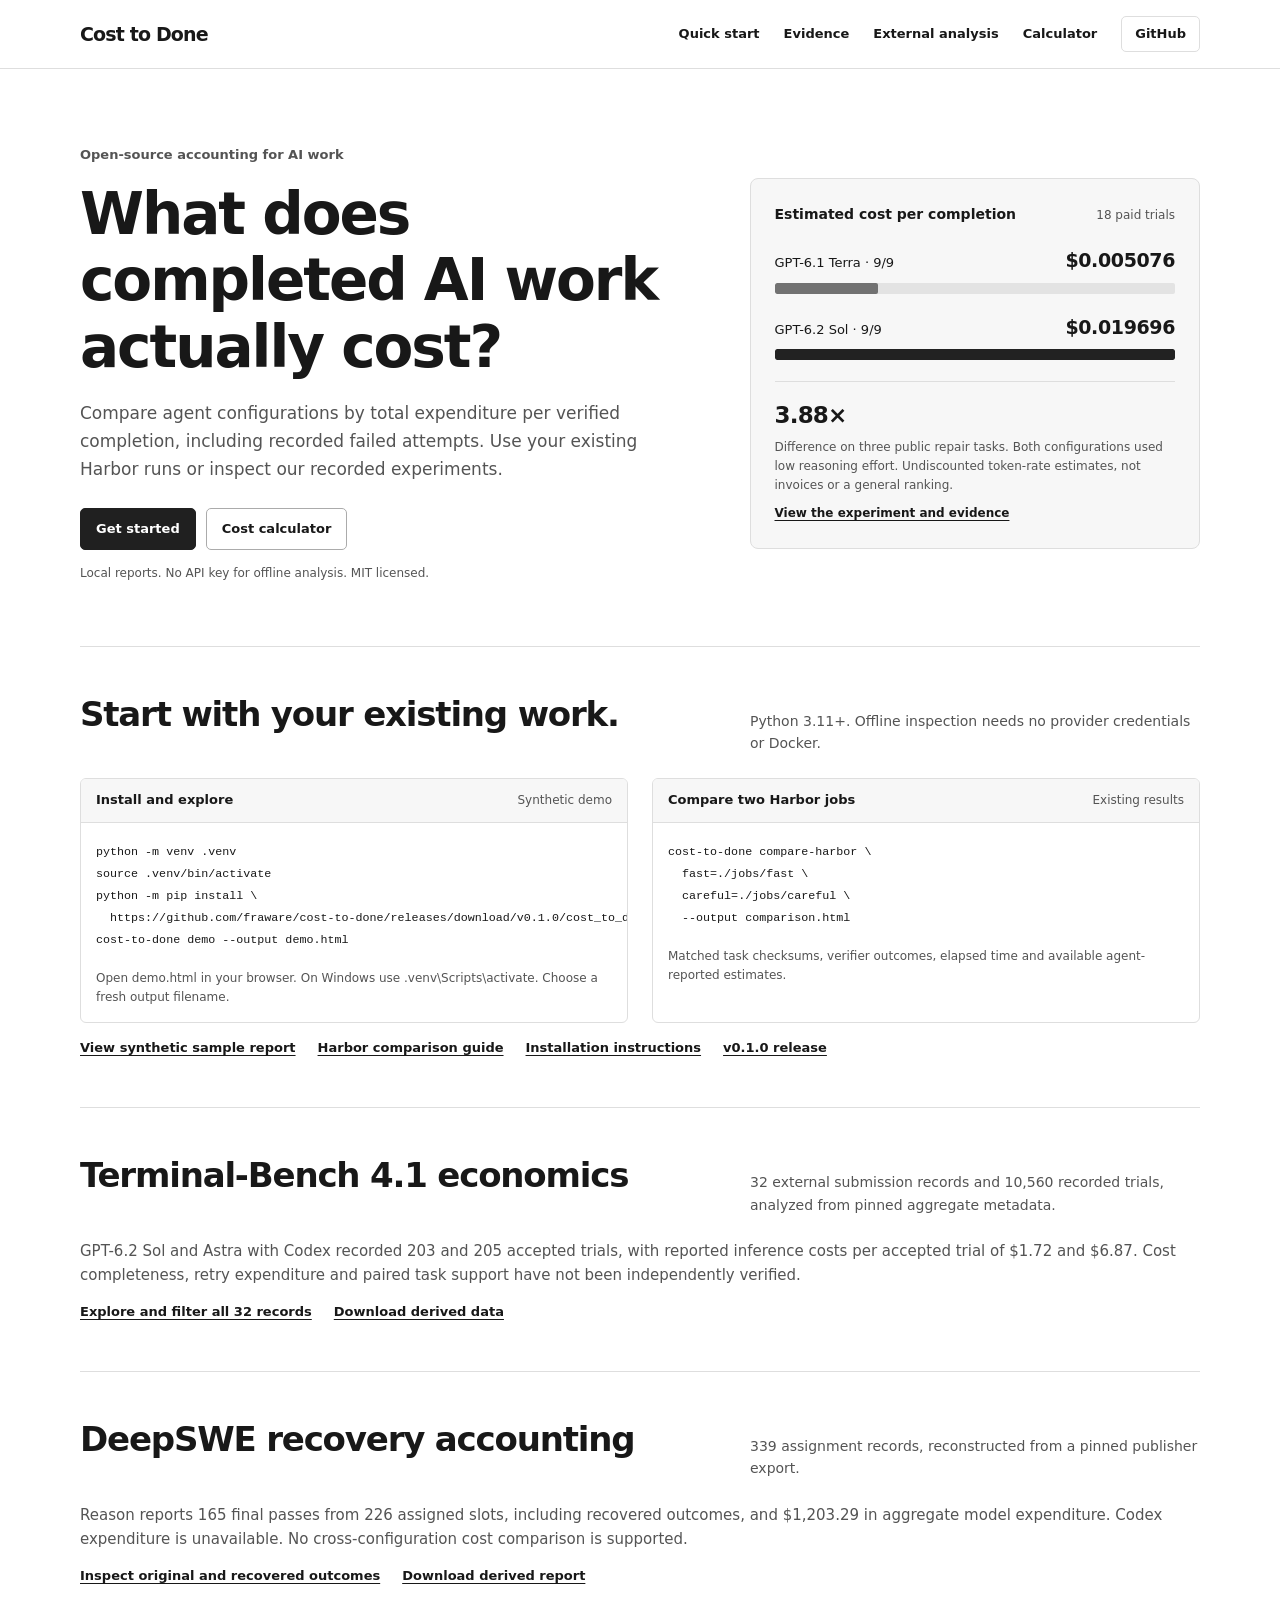
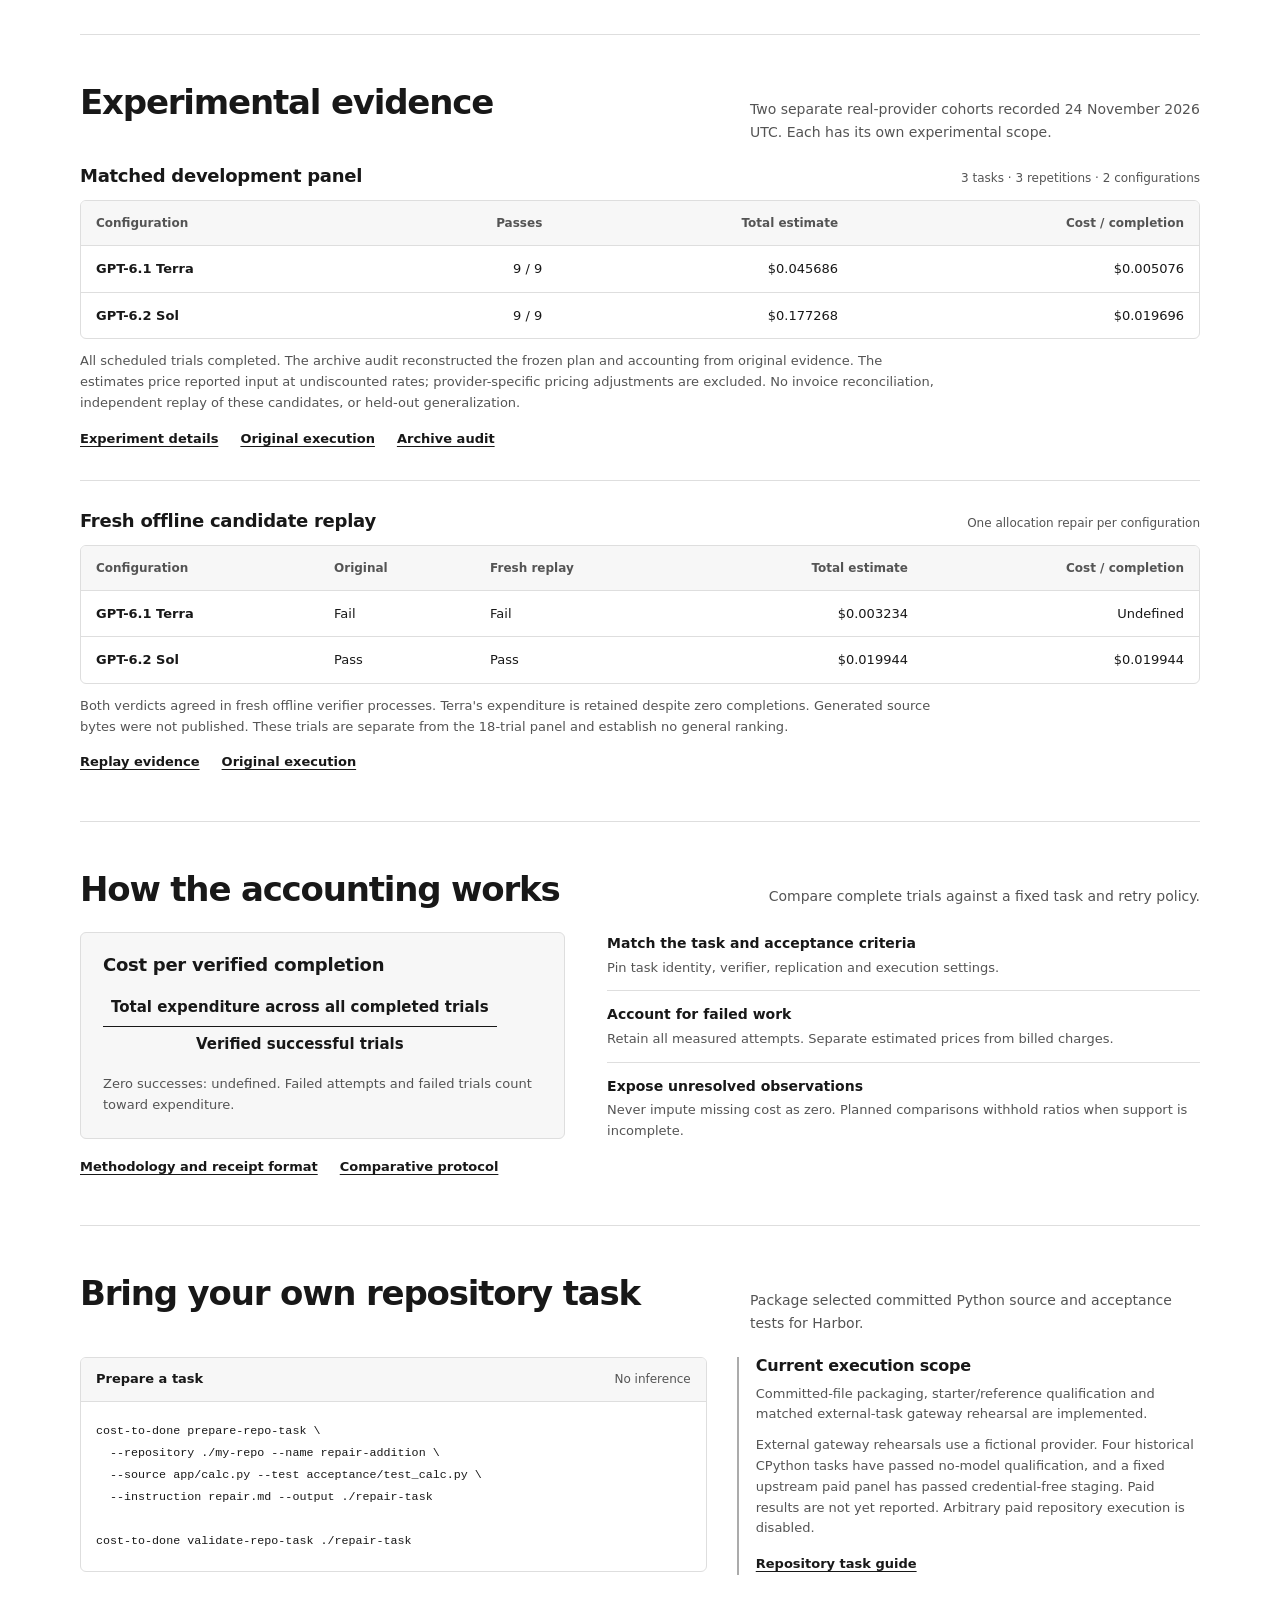
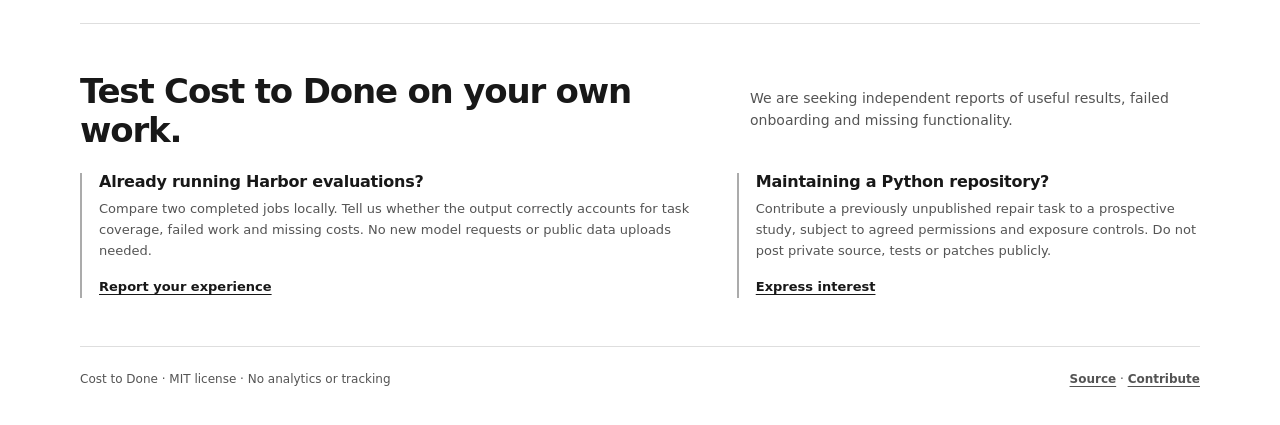
==== commit 53eddaf9: "Expose both external benchmark analyses from the public homepage" ====
--- a/docs/index.html
+++ b/docs/index.html
@@ -48,6 +48,8 @@
 </section>
 
 <section class="section" aria-labelledby="external-title"><div class="section-header"><h2 id="external-title">Terminal-Bench 4.1 economics</h2><p>32 external submission records and 10,560 recorded trials, analyzed from pinned aggregate metadata.</p></div><p>GPT-6.2 Sol and Astra with Codex recorded 203 and 205 accepted trials, with reported inference costs per accepted trial of $1.72 and $6.87. Cost completeness, retry expenditure and paired task support have not been independently verified.</p><div class="section-links"><a href="terminal-bench.html">Explore and filter all 32 records</a><a href="data/terminal-bench-4-1.json">Download derived data</a></div></section>
+
+<section class="section" aria-labelledby="deepswe-title"><div class="section-header"><h2 id="deepswe-title">DeepSWE recovery accounting</h2><p>339 assignment records, reconstructed from a pinned publisher export.</p></div><p>Reason reports 165 final passes from 226 assigned slots, including recovered outcomes, and $1,203.29 in aggregate model expenditure. Codex expenditure is unavailable. No cross-configuration cost comparison is supported.</p><div class="section-links"><a href="deepswe.html">Inspect original and recovered outcomes</a><a href="data/deepswe-recovery.json">Download derived report</a></div></section>
 
 <section class="section" id="pilot" aria-labelledby="pilot-title">
 <div class="section-header"><h2 id="pilot-title">Experimental evidence</h2><p>Two separate real-provider cohorts recorded 24 November 2026 UTC. Each has its own experimental scope.</p></div>
